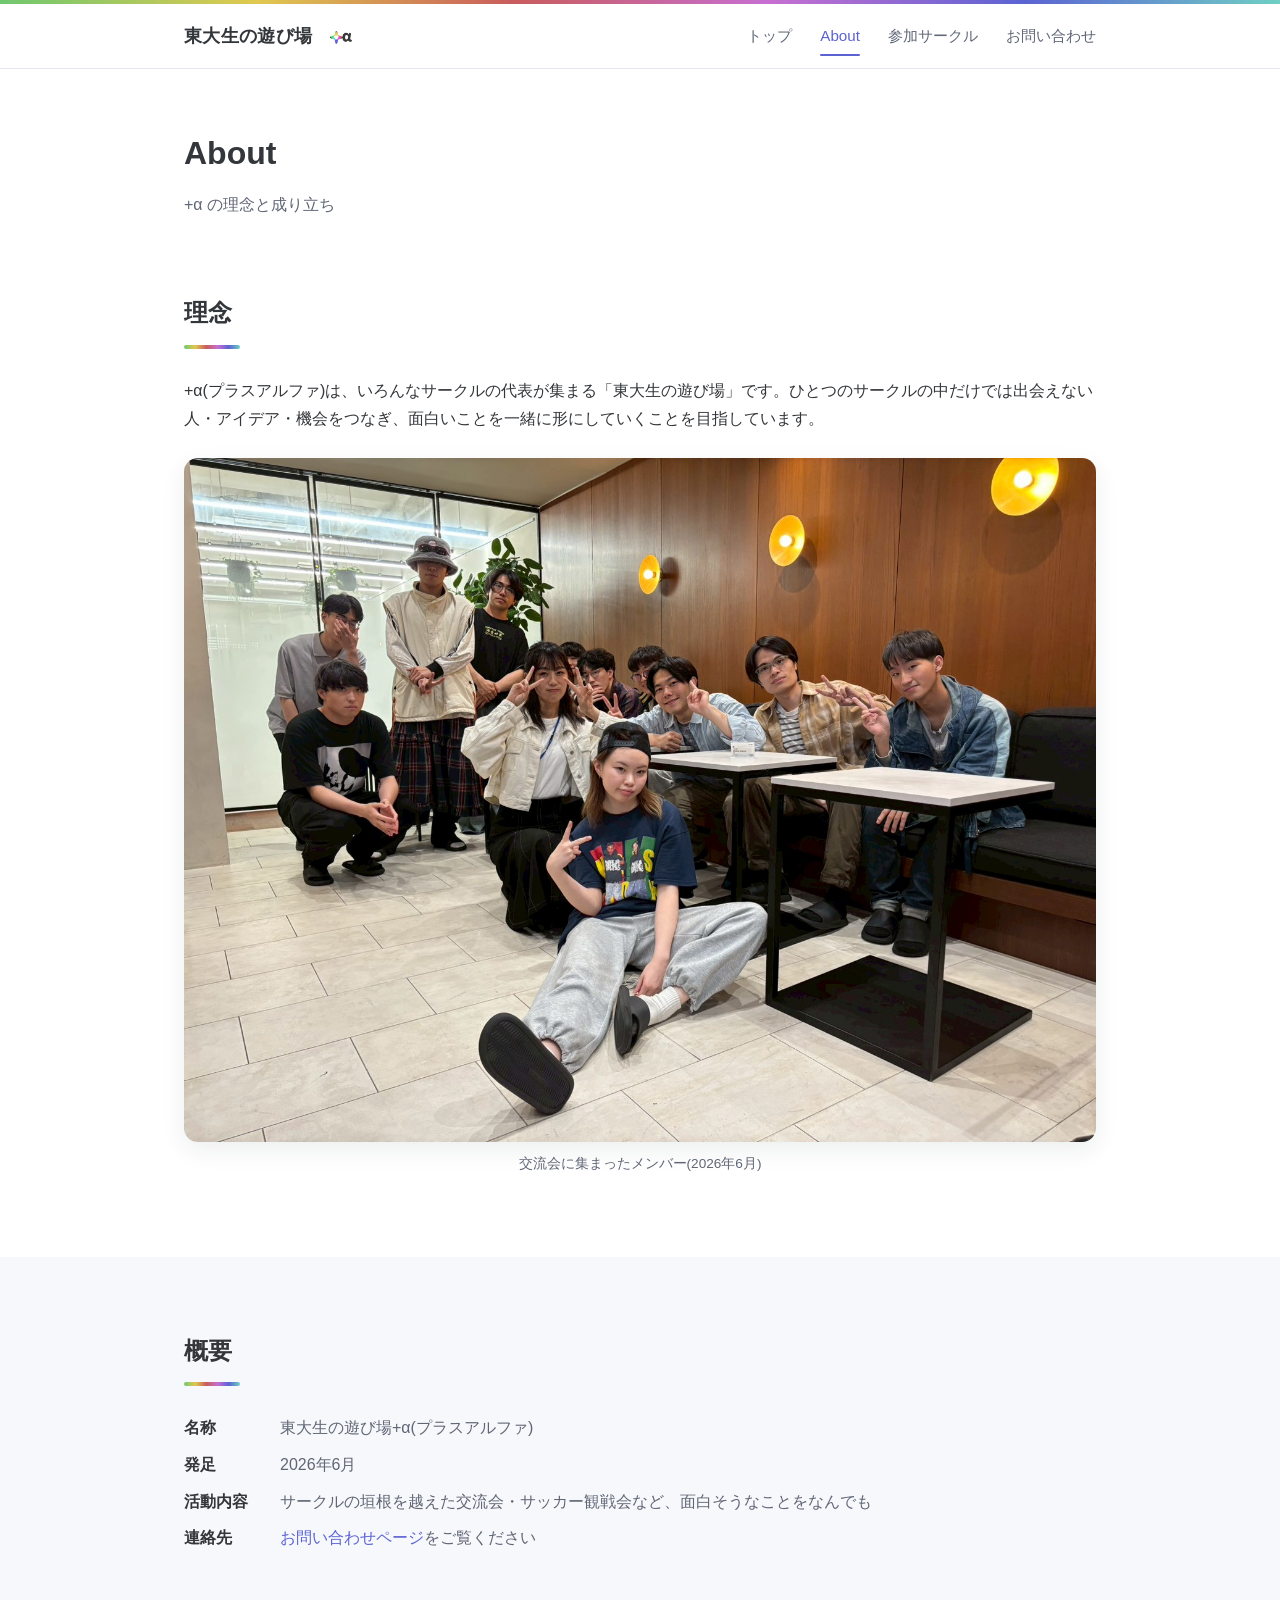
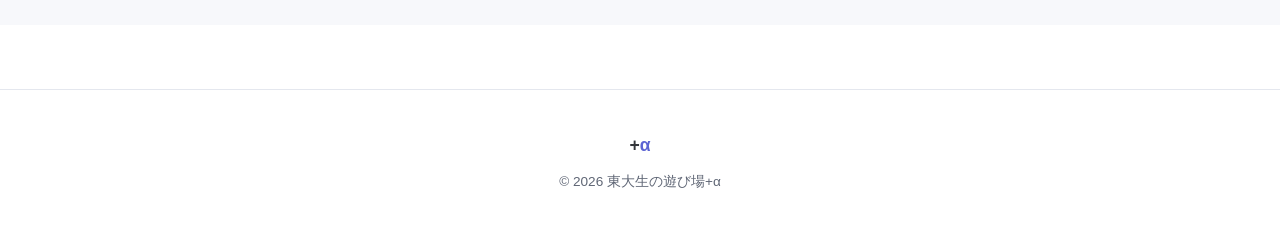
==== public/about/index.html @ 16034eba "ヒーロー見出しを下寄せに、ヘッダー調整、イベント・活動データを events-data.js に分離" ====
<!DOCTYPE html>
<html lang="ja">
<head>
  <meta charset="UTF-8">
  <meta name="viewport" content="width=device-width, initial-scale=1.0">
  <title>About — 東大生の遊び場+α</title>
  <meta name="description" content="東大生の遊び場+α(プラスアルファ)の理念・成り立ち・運営体制について。">
  <link rel="stylesheet" href="../style.css">
  <link rel="icon" type="image/svg+xml" href="../images/favicon.svg">
</head>
<body>
  <header class="site-header">
    <div class="container">
      <a class="brand" href="../index.html">東大生の遊び場<img class="brand-logo" src="../images/logo.png" alt="+α"></a>
      <nav class="site-nav">
        <a href="../index.html">トップ</a>
        <a href="index.html" aria-current="page">About</a>
        <a href="../circles/index.html">参加サークル</a>
        <a href="../contact/index.html">お問い合わせ</a>
      </nav>
    </div>
  </header>

  <main>
    <div class="page-title">
      <div class="container">
        <h1>About</h1>
        <p class="lead">+α の理念と成り立ち</p>
      </div>
    </div>

    <section class="section">
      <div class="container">
        <h2>理念</h2>
        <div class="prose">
          <p>+α(プラスアルファ)は、いろんなサークルの代表が集まる「東大生の遊び場」です。ひとつのサークルの中だけでは出会えない人・アイデア・機会をつなぎ、面白いことを一緒に形にしていくことを目指しています。</p>
          <p><!-- TODO: 理念や成り立ちの詳しい話をここに書く --></p>
          <figure class="photo-inline">
            <img src="../images/event-0607-second.jpg" alt="交流会に集まったメンバーの集合写真">
            <figcaption>交流会に集まったメンバー(2026年6月)</figcaption>
          </figure>
        </div>
      </div>
    </section>

    <section class="section">
      <div class="container">
        <h2>概要</h2>
        <div class="prose">
          <dl>
            <dt>名称</dt>
            <dd>東大生の遊び場+α(プラスアルファ)</dd>
            <dt>発足</dt>
            <dd>2026年6月</dd>
            <dt>活動内容</dt>
            <dd>サークルの垣根を越えた交流会・サッカー観戦会など、面白そうなことをなんでも</dd>
            <dt>連絡先</dt>
            <dd><a href="../contact/index.html">お問い合わせページ</a>をご覧ください</dd>
          </dl>
        </div>
      </div>
    </section>
  </main>

  <footer class="site-footer">
    <div class="container">
      <span class="footer-brand">+<span class="alpha">α</span></span>
      &copy; 2026 東大生の遊び場+α
    </div>
  </footer>
</body>
</html>
---- public/style.css ----
/* utalpha.com 共通スタイル */

:root {
  --accent: #5b63d3;
  --accent-dark: #454bb0;
  --accent-soft: #eef0fb;
  --text: #33363a; /* ロゴのチャコールに合わせる */
  --text-muted: #5f6675;
  --bg: #ffffff;
  --bg-alt: #f7f8fb;
  --border: #e4e7ee;
  --radius: 14px;
  --shadow: 0 8px 24px rgba(31, 36, 48, 0.08);
}

* {
  margin: 0;
  padding: 0;
  box-sizing: border-box;
}

body {
  font-family: "Hiragino Kaku Gothic ProN", "Hiragino Sans", "Yu Gothic UI", "Yu Gothic", Meiryo, sans-serif;
  color: var(--text);
  background: var(--bg);
  line-height: 1.8;
}

a {
  color: var(--accent);
  text-decoration: none;
}

a:hover {
  text-decoration: underline;
}

:focus-visible {
  outline: 3px solid var(--accent);
  outline-offset: 2px;
  border-radius: 4px;
}

.container {
  max-width: 960px;
  margin: 0 auto;
  padding: 0 24px;
}

/* ヘッダー */
.site-header {
  position: sticky;
  top: 0;
  z-index: 10;
  border-bottom: 1px solid var(--border);
  background: var(--bg);
}

/* ロゴの色を並べたリボン */
.site-header::before {
  content: "";
  display: block;
  height: 4px;
  background: linear-gradient(90deg, #6fc76f, #e0c94f, #c95c5c, #c76fd1, #5b63d3, #6fcfc4);
}

.site-header .container {
  display: flex;
  align-items: center;
  justify-content: space-between;
  height: 64px;
}

.brand {
  display: flex;
  align-items: center;
  gap: 10px;
  font-size: 1.15rem;
  font-weight: 700;
  color: var(--text);
  letter-spacing: 0.02em;
}

.brand-logo {
  height: 36px;
  width: auto;
  transition: transform 0.25s ease;
}

.brand:hover {
  text-decoration: none;
}

.brand:hover .brand-logo {
  transform: rotate(14deg) scale(1.1);
}

.site-nav {
  display: flex;
  gap: 28px;
}

.site-nav a {
  position: relative;
  color: var(--text-muted);
  font-size: 0.95rem;
  padding: 4px 0;
}

.site-nav a::after {
  content: "";
  position: absolute;
  left: 0;
  right: 0;
  bottom: -2px;
  height: 2px;
  border-radius: 2px;
  background: var(--accent);
  transform: scaleX(0);
  transform-origin: left;
  transition: transform 0.2s ease;
}

.site-nav a:hover,
.site-nav a[aria-current="page"] {
  color: var(--accent);
  text-decoration: none;
}

.site-nav a:hover::after,
.site-nav a[aria-current="page"]::after {
  transform: scaleX(1);
}

/* ヒーロー(トップページ):全面写真+中央白文字 */
.hero {
  position: relative;
  min-height: 520px;
  display: flex;
  /* 見出しは下寄せ(中央だと写真の顔と被る) */
  align-items: flex-end;
  justify-content: center;
  text-align: center;
  overflow: hidden;
  border-bottom: 1px solid var(--border);
}

.hero-bg {
  position: absolute;
  inset: 0;
  width: 100%;
  height: 100%;
  object-fit: cover;
}

/* 写真の上に暗めのオーバーレイ */
.hero::after {
  content: "";
  position: absolute;
  inset: 0;
  background: linear-gradient(180deg, rgba(24, 26, 34, 0.35) 0%, rgba(24, 26, 34, 0.62) 100%);
}

.hero-content {
  position: relative;
  z-index: 1;
  padding: 24px 24px 52px;
  animation: fade-up 0.7s ease both;
}

.hero-content h1 {
  color: #fff;
  font-size: clamp(1.9rem, 5vw, 3rem);
  line-height: 1.5;
  letter-spacing: 0.01em;
  text-shadow: 0 2px 18px rgba(0, 0, 0, 0.4);
}

@media (max-width: 800px) {
  .hero {
    min-height: 400px;
  }
}

@keyframes fade-up {
  from {
    opacity: 0;
    transform: translateY(16px);
  }
  to {
    opacity: 1;
    transform: translateY(0);
  }
}

.button {
  display: inline-block;
  background: var(--accent);
  color: #fff;
  padding: 14px 40px;
  border-radius: 999px;
  font-weight: 600;
  box-shadow: 0 6px 20px rgba(79, 93, 240, 0.35);
  transition: transform 0.2s ease, box-shadow 0.2s ease, background 0.2s ease;
}

.button:hover {
  background: var(--accent-dark);
  transform: translateY(-2px);
  box-shadow: 0 10px 28px rgba(79, 93, 240, 0.4);
  text-decoration: none;
}

.button:active {
  transform: translateY(0);
  box-shadow: 0 4px 12px rgba(79, 93, 240, 0.3);
}

/* セクション共通 */
.section {
  padding: 72px 0;
}

.section:nth-of-type(even) {
  background: var(--bg-alt);
}

.section h2 {
  font-size: 1.5rem;
  margin-bottom: 28px;
}

/* 見出しの下にロゴの6色バー */
.section h2::after {
  content: "";
  display: block;
  width: 56px;
  height: 4px;
  border-radius: 2px;
  margin-top: 10px;
  background: linear-gradient(90deg, #6fc76f, #e0c94f, #c95c5c, #c76fd1, #5b63d3, #6fcfc4);
}

/* カードグリッド */
.card-grid {
  display: grid;
  grid-template-columns: repeat(auto-fill, minmax(260px, 1fr));
  gap: 20px;
}

.card {
  background: var(--bg);
  border: 1px solid var(--border);
  border-radius: var(--radius);
  padding: 26px;
  transition: transform 0.2s ease, box-shadow 0.2s ease, border-color 0.2s ease;
}

.card:hover {
  transform: translateY(-4px);
  box-shadow: var(--shadow);
  border-color: var(--accent-soft);
}

.card h3 {
  font-size: 1.1rem;
  margin-bottom: 8px;
}

.card .tag {
  display: inline-block;
  background: var(--accent-soft);
  color: var(--accent);
  font-size: 0.8rem;
  font-weight: 600;
  padding: 2px 12px;
  border-radius: 999px;
  margin-bottom: 12px;
}

.card p {
  color: var(--text-muted);
  font-size: 0.95rem;
}

/* イベント情報 */
.event-card {
  background: var(--bg);
  border: 1px solid var(--border);
  border-radius: var(--radius);
  padding: 28px;
  box-shadow: 0 2px 10px rgba(31, 36, 48, 0.04);
}

.event-card + .event-card {
  margin-top: 24px;
}

.event-card h3 {
  font-size: 1.25rem;
  margin: 10px 0 20px;
}

.event-body {
  display: grid;
  grid-template-columns: minmax(0, 1fr) minmax(0, 1.2fr);
  gap: 28px;
  align-items: start;
}

.flyer-grid {
  display: grid;
  grid-template-columns: 1fr 1fr;
  gap: 14px;
}

.flyer-grid a {
  display: block;
  transition: transform 0.2s ease;
}

.flyer-grid a:hover {
  transform: scale(1.02);
}

.flyer-grid img {
  display: block;
  width: 100%;
  height: auto;
  border-radius: 8px;
  border: 1px solid var(--border);
}

.event-note {
  margin-top: 16px;
  font-size: 0.85rem;
  color: var(--text-muted);
}

@media (max-width: 800px) {
  .event-body {
    grid-template-columns: 1fr;
  }
}

/* 活動写真ギャラリー(ポラロイド風) */
.photo-grid {
  display: grid;
  grid-template-columns: repeat(auto-fit, minmax(240px, 1fr));
  gap: 32px 28px;
  margin-top: 12px;
}

.polaroid {
  position: relative;
  background: #fff;
  border: 1px solid var(--border);
  border-radius: 3px;
  padding: 12px 12px 14px;
  box-shadow: 0 4px 14px rgba(31, 36, 48, 0.1);
  transform: rotate(-1.8deg);
  transition: transform 0.25s ease, box-shadow 0.25s ease;
}

.photo-grid .polaroid:nth-child(2n) {
  transform: rotate(1.6deg);
}

.photo-grid .polaroid:nth-child(3n) {
  transform: rotate(-0.8deg);
}

.polaroid:hover {
  transform: rotate(0deg) scale(1.03);
  box-shadow: var(--shadow);
  z-index: 1;
}

/* マスキングテープ */
.polaroid::before {
  content: "";
  position: absolute;
  top: -11px;
  left: 50%;
  width: 84px;
  height: 22px;
  transform: translateX(-50%) rotate(-3deg);
  background: rgba(224, 201, 79, 0.55);
}

.photo-grid .polaroid:nth-child(2n)::before {
  background: rgba(111, 199, 111, 0.5);
  transform: translateX(-50%) rotate(2.5deg);
}

.photo-grid .polaroid:nth-child(3n)::before {
  background: rgba(199, 111, 209, 0.45);
}

.photo-grid .polaroid:nth-child(4n)::before {
  background: rgba(111, 207, 196, 0.55);
  transform: translateX(-50%) rotate(-2deg);
}

.polaroid img {
  display: block;
  width: 100%;
  height: 210px;
  object-fit: cover;
  border-radius: 2px;
}

.polaroid figcaption {
  margin-top: 10px;
  text-align: center;
  font-size: 0.88rem;
  color: var(--text-muted);
}

.polaroid figcaption .date {
  font-weight: 700;
  color: var(--text);
  margin-right: 8px;
}

/* 本文中の写真 */
.photo-inline {
  margin: 24px 0 8px;
}

.photo-inline img {
  display: block;
  width: 100%;
  height: auto;
  border-radius: var(--radius);
  box-shadow: var(--shadow);
}

.photo-inline figcaption {
  margin-top: 10px;
  font-size: 0.85rem;
  color: var(--text-muted);
  text-align: center;
}

/* ページタイトル(下層ページ) */
.page-title {
  padding: 56px 0 0;
}

.page-title h1 {
  font-size: 2rem;
}

.page-title .lead {
  color: var(--text-muted);
  margin-top: 8px;
}

/* 本文 */
.prose p + p {
  margin-top: 1em;
}

.prose dl {
  display: grid;
  grid-template-columns: max-content 1fr;
  gap: 8px 32px;
  margin-top: 1em;
}

.prose dt {
  font-weight: 600;
}

.prose dd {
  color: var(--text-muted);
}

/* フッター */
.site-footer {
  border-top: 1px solid var(--border);
  padding: 40px 0;
  margin-top: 64px;
  text-align: center;
  color: var(--text-muted);
  font-size: 0.85rem;
}

.site-footer .footer-brand {
  display: block;
  font-size: 1.1rem;
  font-weight: 700;
  color: var(--text);
  margin-bottom: 8px;
}

.site-footer .footer-brand .alpha {
  color: var(--accent);
}

/* アニメーションを減らす設定のユーザーには動きを止める */
@media (prefers-reduced-motion: reduce) {
  *,
  *::before,
  *::after {
    animation: none !important;
    transition: none !important;
  }
}

@media (max-width: 640px) {
  .site-header .container {
    flex-direction: column;
    height: auto;
    padding: 12px 24px;
    gap: 6px;
  }

  .site-nav {
    gap: 20px;
  }

  .hero {
    padding: 72px 0;
  }

  .hero::before {
    font-size: 14rem;
  }

  .hero::after {
    font-size: 9rem;
  }

  .prose dl {
    grid-template-columns: 1fr;
    gap: 0;
  }

  .prose dd {
    margin-bottom: 12px;
  }
}
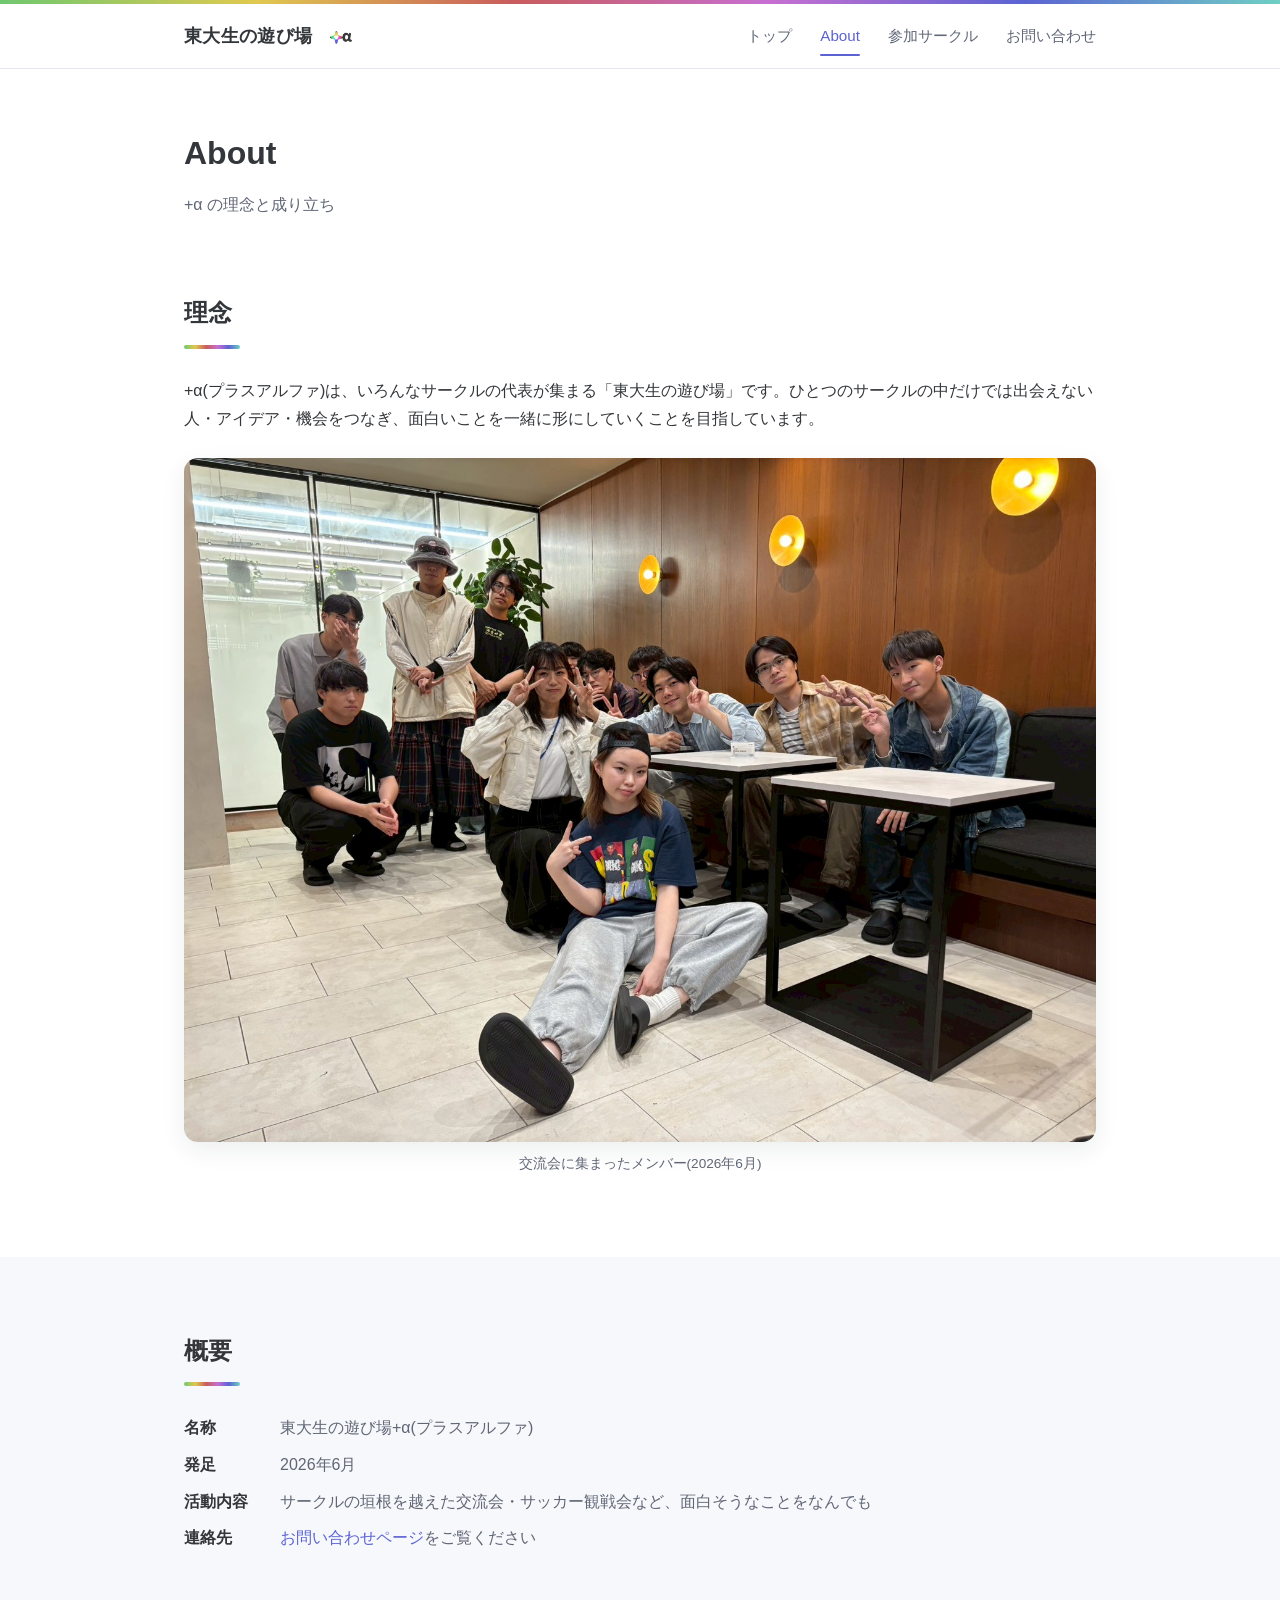
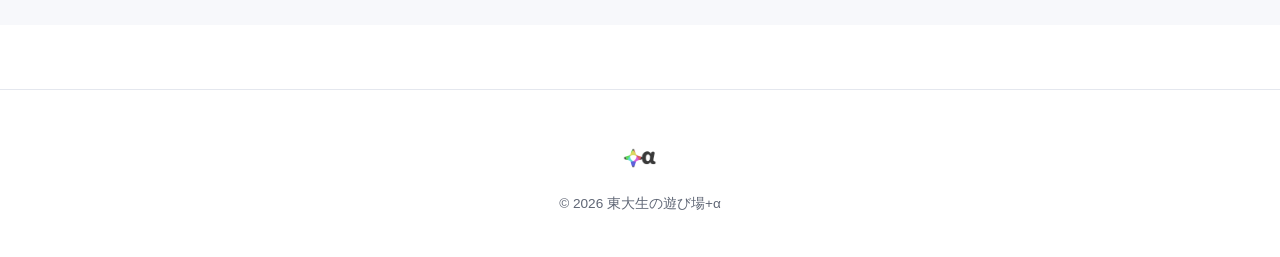
==== commit a25a38f9: "フッターのブランド表記をロゴアイコンに変更" ====
--- a/public/about/index.html
+++ b/public/about/index.html
@@ -64,7 +64,7 @@
 
   <footer class="site-footer">
     <div class="container">
-      <span class="footer-brand">+<span class="alpha">α</span></span>
+      <img class="footer-logo" src="../images/logo.png" alt="+α">
       &copy; 2026 東大生の遊び場+α
     </div>
   </footer>
--- a/public/style.css
+++ b/public/style.css
@@ -487,16 +487,11 @@
   font-size: 0.85rem;
 }
 
-.site-footer .footer-brand {
-  display: block;
-  font-size: 1.1rem;
-  font-weight: 700;
-  color: var(--text);
-  margin-bottom: 8px;
-}
-
-.site-footer .footer-brand .alpha {
-  color: var(--accent);
+.site-footer .footer-logo {
+  display: block;
+  height: 52px;
+  width: auto;
+  margin: 0 auto 10px;
 }
 
 /* アニメーションを減らす設定のユーザーには動きを止める */
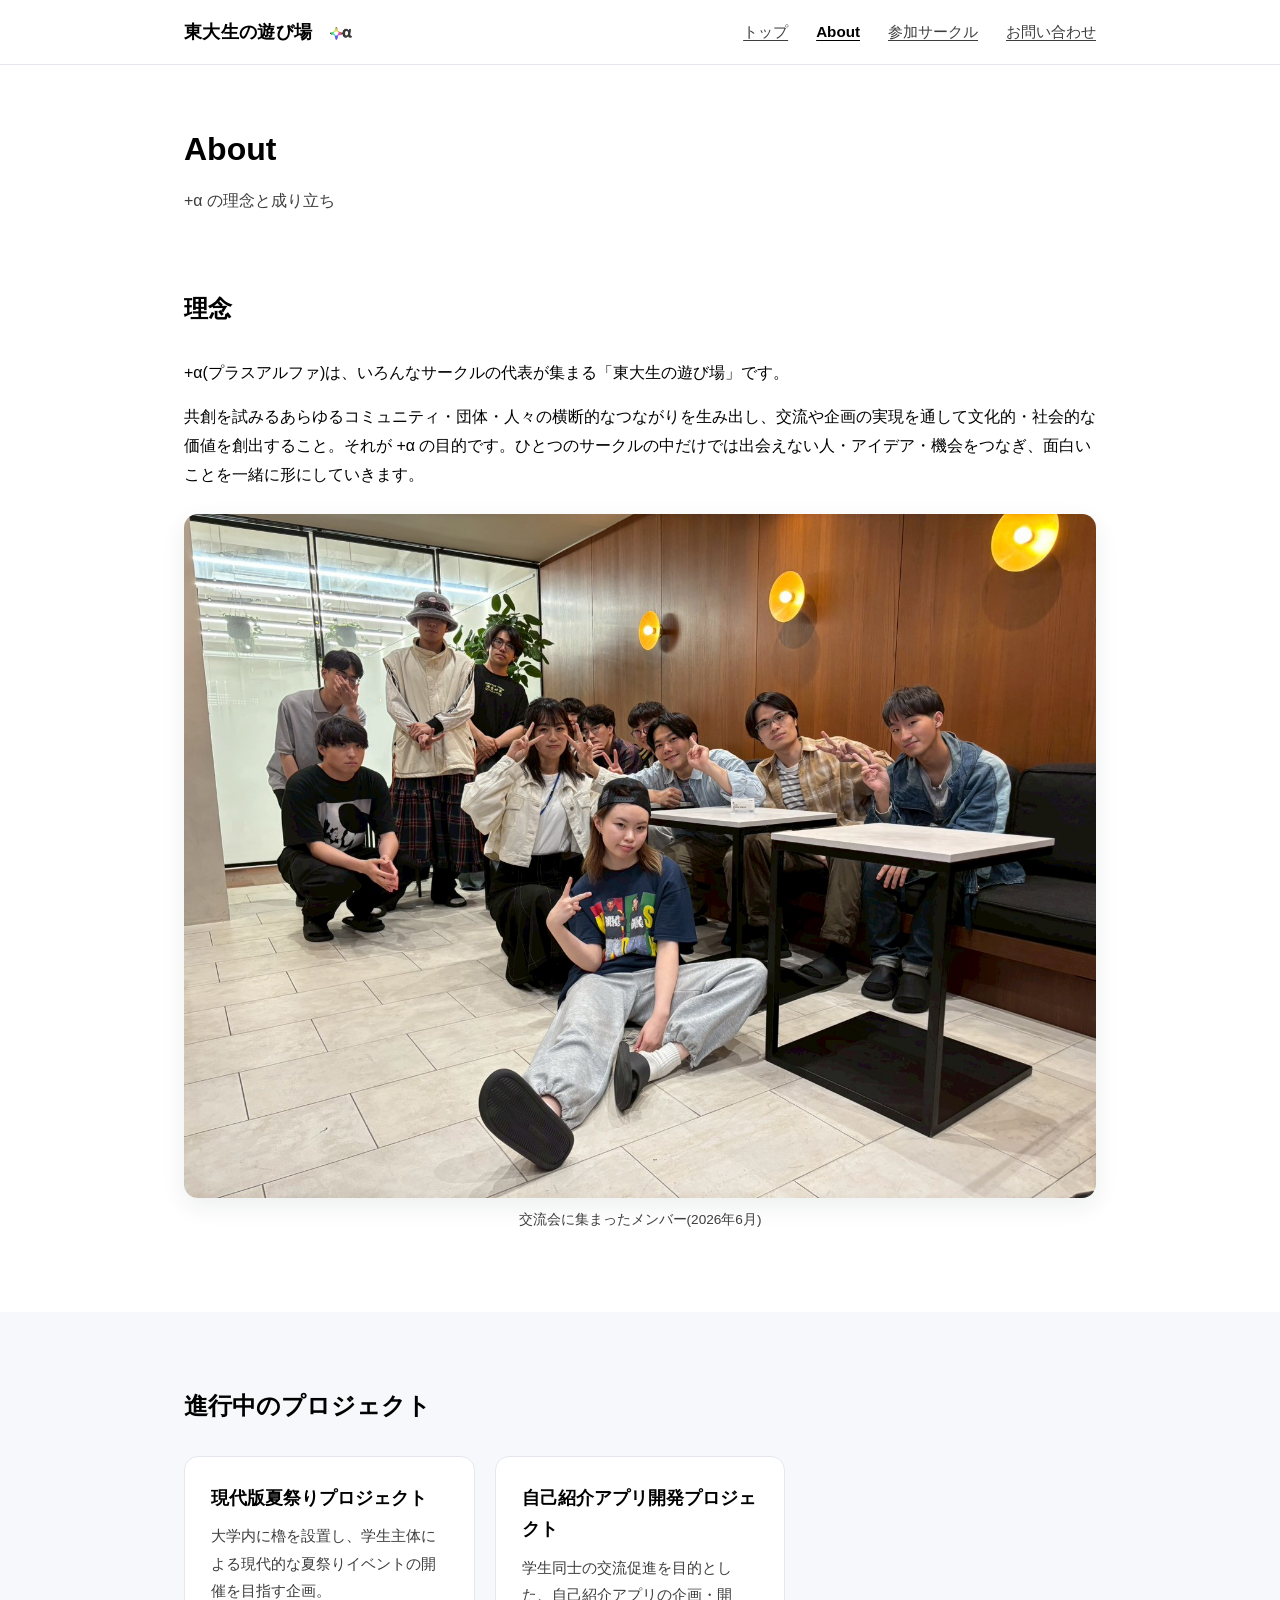
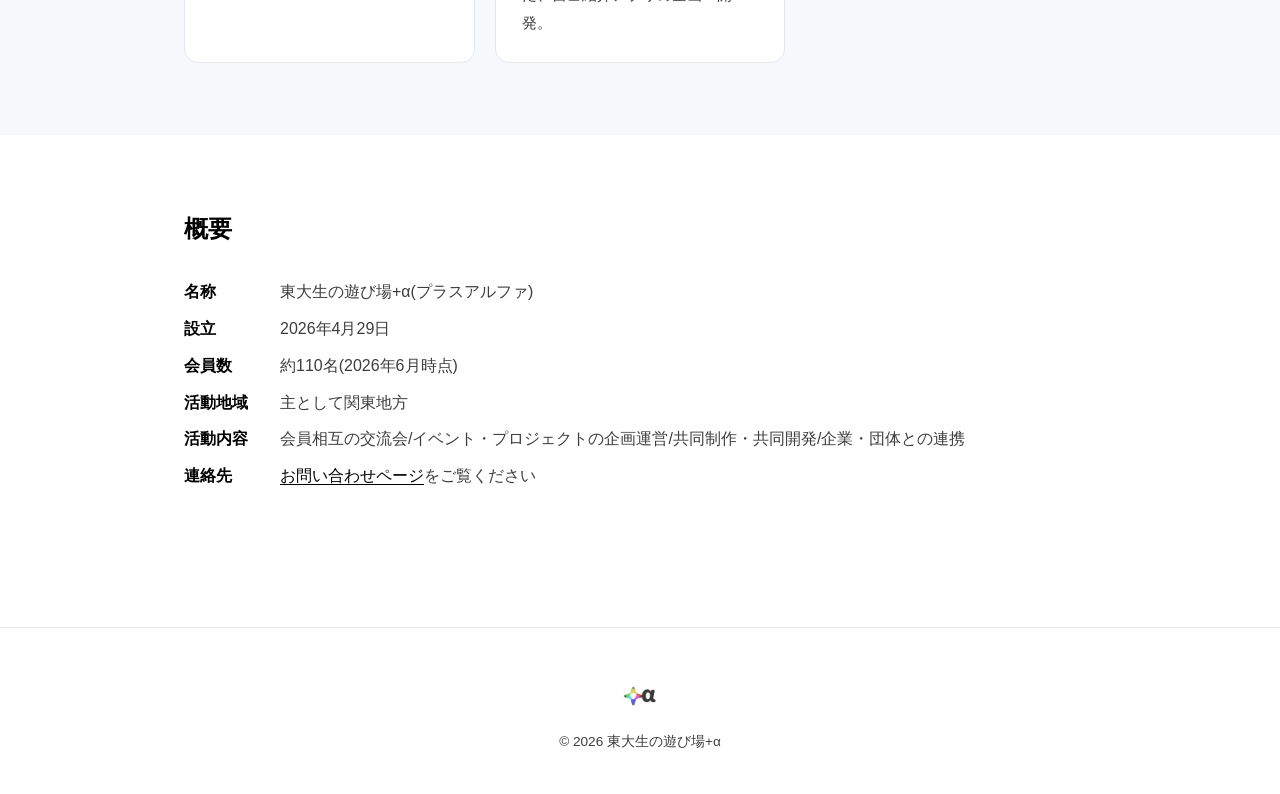
==== commit bdf2bdd0: "About を会則・活動概要書の実データで更新(理念・プロジェクト・概要)" ====
--- a/public/about/index.html
+++ b/public/about/index.html
@@ -33,12 +33,28 @@
       <div class="container">
         <h2>理念</h2>
         <div class="prose">
-          <p>+α(プラスアルファ)は、いろんなサークルの代表が集まる「東大生の遊び場」です。ひとつのサークルの中だけでは出会えない人・アイデア・機会をつなぎ、面白いことを一緒に形にしていくことを目指しています。</p>
-          <p><!-- TODO: 理念や成り立ちの詳しい話をここに書く --></p>
+          <p>+α(プラスアルファ)は、いろんなサークルの代表が集まる「東大生の遊び場」です。</p>
+          <p>共創を試みるあらゆるコミュニティ・団体・人々の横断的なつながりを生み出し、交流や企画の実現を通して文化的・社会的な価値を創出すること。それが +α の目的です。ひとつのサークルの中だけでは出会えない人・アイデア・機会をつなぎ、面白いことを一緒に形にしていきます。</p>
           <figure class="photo-inline">
             <img src="../images/event-0607-second.jpg" alt="交流会に集まったメンバーの集合写真">
             <figcaption>交流会に集まったメンバー(2026年6月)</figcaption>
           </figure>
+        </div>
+      </div>
+    </section>
+
+    <section class="section">
+      <div class="container">
+        <h2>進行中のプロジェクト</h2>
+        <div class="card-grid">
+          <article class="card">
+            <h3>現代版夏祭りプロジェクト</h3>
+            <p>大学内に櫓を設置し、学生主体による現代的な夏祭りイベントの開催を目指す企画。</p>
+          </article>
+          <article class="card">
+            <h3>自己紹介アプリ開発プロジェクト</h3>
+            <p>学生同士の交流促進を目的とした、自己紹介アプリの企画・開発。</p>
+          </article>
         </div>
       </div>
     </section>
@@ -50,10 +66,14 @@
           <dl>
             <dt>名称</dt>
             <dd>東大生の遊び場+α(プラスアルファ)</dd>
-            <dt>発足</dt>
-            <dd>2026年6月</dd>
+            <dt>設立</dt>
+            <dd>2026年4月29日</dd>
+            <dt>会員数</dt>
+            <dd>約110名(2026年6月時点)</dd>
+            <dt>活動地域</dt>
+            <dd>主として関東地方</dd>
             <dt>活動内容</dt>
-            <dd>サークルの垣根を越えた交流会・サッカー観戦会など、面白そうなことをなんでも</dd>
+            <dd>会員相互の交流会/イベント・プロジェクトの企画運営/共同制作・共同開発/企業・団体との連携</dd>
             <dt>連絡先</dt>
             <dd><a href="../contact/index.html">お問い合わせページ</a>をご覧ください</dd>
           </dl>
--- a/public/style.css
+++ b/public/style.css
@@ -1,11 +1,8 @@
 /* utalpha.com 共通スタイル */
 
 :root {
-  --accent: #5b63d3;
-  --accent-dark: #454bb0;
-  --accent-soft: #eef0fb;
-  --text: #33363a; /* ロゴのチャコールに合わせる */
-  --text-muted: #5f6675;
+  --text: #000000;
+  --text-muted: #3d3d3d; /* 補足文用。ほぼ黒だが本文より一段弱く */
   --bg: #ffffff;
   --bg-alt: #f7f8fb;
   --border: #e4e7ee;
@@ -26,17 +23,15 @@
   line-height: 1.8;
 }
 
+/* リンク(踏めるところ)は常に下線を付ける */
 a {
-  color: var(--accent);
-  text-decoration: none;
-}
-
-a:hover {
+  color: var(--text);
   text-decoration: underline;
+  text-underline-offset: 3px;
 }
 
 :focus-visible {
-  outline: 3px solid var(--accent);
+  outline: 3px solid var(--text);
   outline-offset: 2px;
   border-radius: 4px;
 }
@@ -56,14 +51,6 @@
   background: var(--bg);
 }
 
-/* ロゴの色を並べたリボン */
-.site-header::before {
-  content: "";
-  display: block;
-  height: 4px;
-  background: linear-gradient(90deg, #6fc76f, #e0c94f, #c95c5c, #c76fd1, #5b63d3, #6fcfc4);
-}
-
 .site-header .container {
   display: flex;
   align-items: center;
@@ -71,6 +58,7 @@
   height: 64px;
 }
 
+/* ロゴ扱いのサイト名は下線なし */
 .brand {
   display: flex;
   align-items: center;
@@ -79,6 +67,7 @@
   font-weight: 700;
   color: var(--text);
   letter-spacing: 0.02em;
+  text-decoration: none;
 }
 
 .brand-logo {
@@ -101,35 +90,18 @@
 }
 
 .site-nav a {
-  position: relative;
   color: var(--text-muted);
   font-size: 0.95rem;
   padding: 4px 0;
 }
 
-.site-nav a::after {
-  content: "";
-  position: absolute;
-  left: 0;
-  right: 0;
-  bottom: -2px;
-  height: 2px;
-  border-radius: 2px;
-  background: var(--accent);
-  transform: scaleX(0);
-  transform-origin: left;
-  transition: transform 0.2s ease;
-}
-
 .site-nav a:hover,
 .site-nav a[aria-current="page"] {
-  color: var(--accent);
-  text-decoration: none;
-}
-
-.site-nav a:hover::after,
-.site-nav a[aria-current="page"]::after {
-  transform: scaleX(1);
+  color: var(--text);
+}
+
+.site-nav a[aria-current="page"] {
+  font-weight: 700;
 }
 
 /* ヒーロー(トップページ):全面写真+中央白文字 */
@@ -195,25 +167,23 @@
 
 .button {
   display: inline-block;
-  background: var(--accent);
+  background: var(--text);
   color: #fff;
   padding: 14px 40px;
   border-radius: 999px;
   font-weight: 600;
-  box-shadow: 0 6px 20px rgba(79, 93, 240, 0.35);
-  transition: transform 0.2s ease, box-shadow 0.2s ease, background 0.2s ease;
+  text-decoration: none;
+  transition: transform 0.2s ease, opacity 0.2s ease;
 }
 
 .button:hover {
-  background: var(--accent-dark);
+  opacity: 0.8;
   transform: translateY(-2px);
-  box-shadow: 0 10px 28px rgba(79, 93, 240, 0.4);
   text-decoration: none;
 }
 
 .button:active {
   transform: translateY(0);
-  box-shadow: 0 4px 12px rgba(79, 93, 240, 0.3);
 }
 
 /* セクション共通 */
@@ -230,16 +200,6 @@
   margin-bottom: 28px;
 }
 
-/* 見出しの下にロゴの6色バー */
-.section h2::after {
-  content: "";
-  display: block;
-  width: 56px;
-  height: 4px;
-  border-radius: 2px;
-  margin-top: 10px;
-  background: linear-gradient(90deg, #6fc76f, #e0c94f, #c95c5c, #c76fd1, #5b63d3, #6fcfc4);
-}
 
 /* カードグリッド */
 .card-grid {
@@ -259,7 +219,7 @@
 .card:hover {
   transform: translateY(-4px);
   box-shadow: var(--shadow);
-  border-color: var(--accent-soft);
+  border-color: #c9cdd6;
 }
 
 .card h3 {
@@ -267,10 +227,11 @@
   margin-bottom: 8px;
 }
 
-.card .tag {
+.tag {
   display: inline-block;
-  background: var(--accent-soft);
-  color: var(--accent);
+  background: transparent;
+  border: 1px solid var(--text);
+  color: var(--text);
   font-size: 0.8rem;
   font-weight: 600;
   padding: 2px 12px;
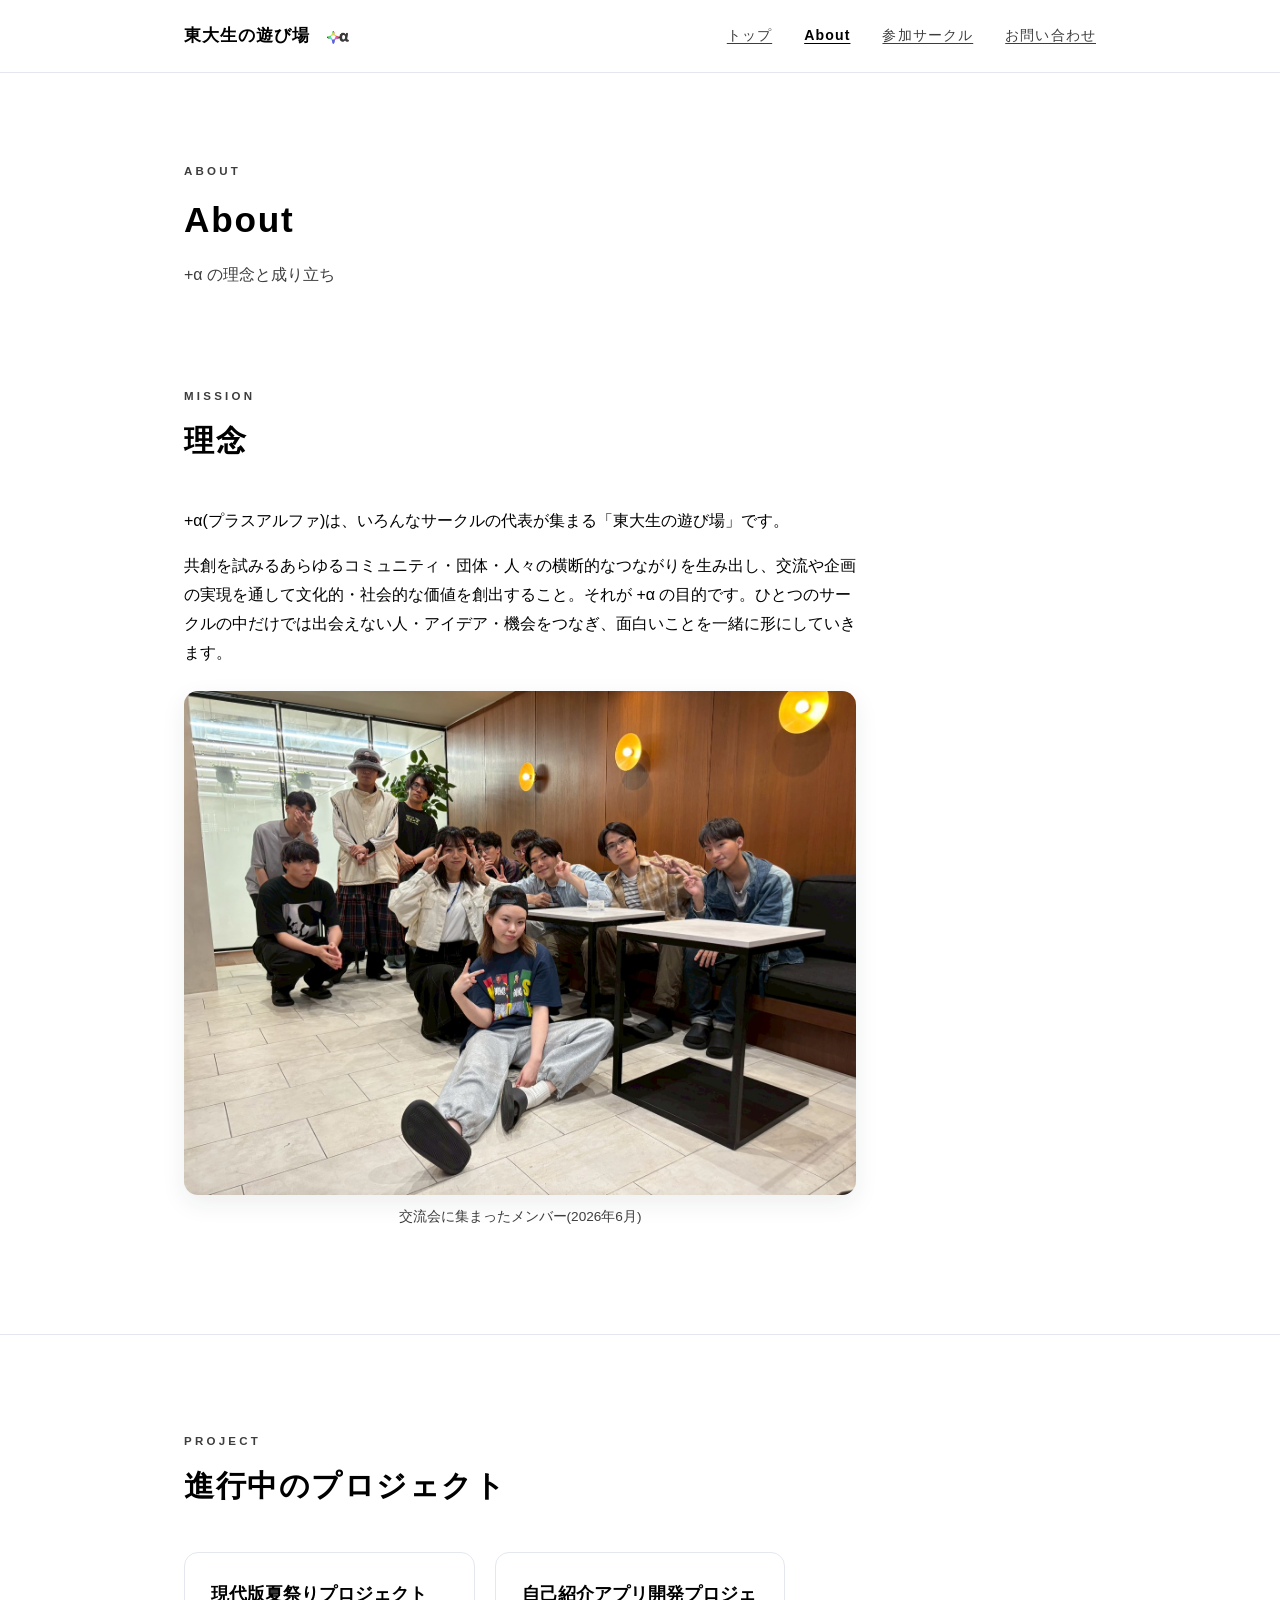
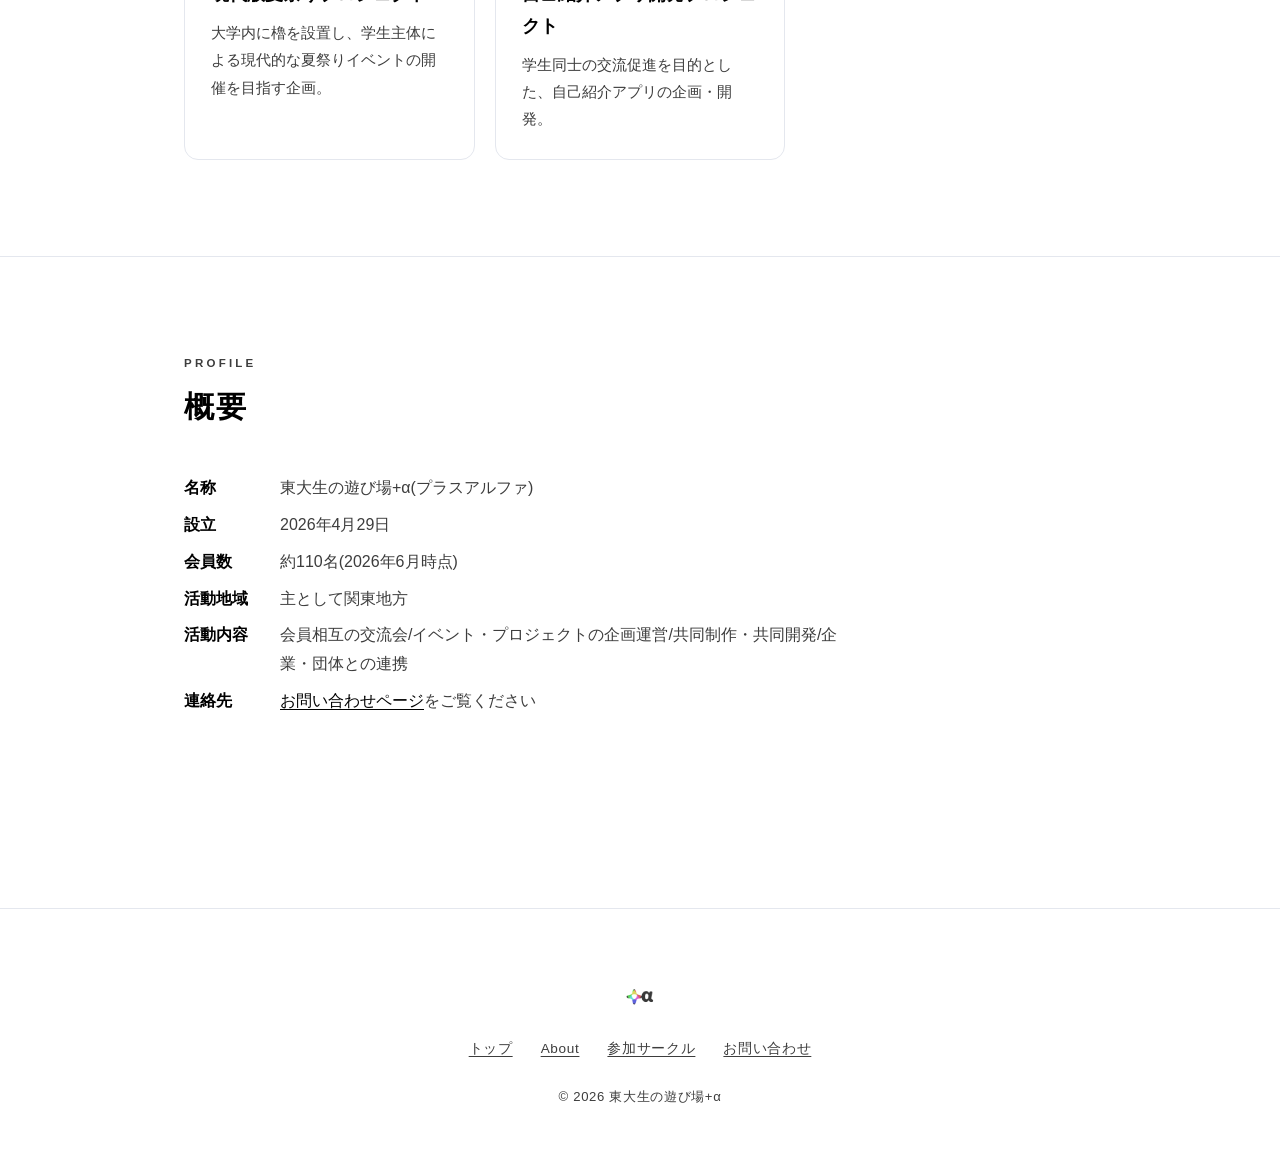
==== commit 4ba71b81: "全ページの組版を刷新: 英字ラベル、余白拡大、罫線区切り、ヒーロー左下配置、フッターナビ" ====
--- a/public/about/index.html
+++ b/public/about/index.html
@@ -24,6 +24,7 @@
   <main>
     <div class="page-title">
       <div class="container">
+        <p class="kicker">ABOUT</p>
         <h1>About</h1>
         <p class="lead">+α の理念と成り立ち</p>
       </div>
@@ -31,6 +32,7 @@
 
     <section class="section">
       <div class="container">
+        <p class="kicker">MISSION</p>
         <h2>理念</h2>
         <div class="prose">
           <p>+α(プラスアルファ)は、いろんなサークルの代表が集まる「東大生の遊び場」です。</p>
@@ -45,6 +47,7 @@
 
     <section class="section">
       <div class="container">
+        <p class="kicker">PROJECT</p>
         <h2>進行中のプロジェクト</h2>
         <div class="card-grid">
           <article class="card">
@@ -61,6 +64,7 @@
 
     <section class="section">
       <div class="container">
+        <p class="kicker">PROFILE</p>
         <h2>概要</h2>
         <div class="prose">
           <dl>
@@ -85,6 +89,12 @@
   <footer class="site-footer">
     <div class="container">
       <img class="footer-logo" src="../images/logo.png" alt="+α">
+      <nav class="footer-nav">
+        <a href="../index.html">トップ</a>
+        <a href="index.html">About</a>
+        <a href="../circles/index.html">参加サークル</a>
+        <a href="../contact/index.html">お問い合わせ</a>
+      </nav>
       &copy; 2026 東大生の遊び場+α
     </div>
   </footer>
--- a/public/style.css
+++ b/public/style.css
@@ -55,7 +55,7 @@
   display: flex;
   align-items: center;
   justify-content: space-between;
-  height: 64px;
+  height: 72px;
 }
 
 /* ロゴ扱いのサイト名は下線なし */
@@ -63,10 +63,10 @@
   display: flex;
   align-items: center;
   gap: 10px;
-  font-size: 1.15rem;
+  font-size: 1.05rem;
   font-weight: 700;
   color: var(--text);
-  letter-spacing: 0.02em;
+  letter-spacing: 0.06em;
   text-decoration: none;
 }
 
@@ -86,12 +86,13 @@
 
 .site-nav {
   display: flex;
-  gap: 28px;
+  gap: 32px;
 }
 
 .site-nav a {
   color: var(--text-muted);
-  font-size: 0.95rem;
+  font-size: 0.88rem;
+  letter-spacing: 0.08em;
   padding: 4px 0;
 }
 
@@ -104,54 +105,66 @@
   font-weight: 700;
 }
 
-/* ヒーロー(トップページ):全面写真+中央白文字 */
+/* ヒーロー(トップページ):全員が写る範囲で上下だけ切り抜く
+   元写真は4:3。16:10 にすると上下合計17%カット(人物は上10%の天井・下7%の床の外に収まっている)。
+   これ以上横長にすると人が欠けるので注意 */
 .hero {
   position: relative;
-  min-height: 520px;
-  display: flex;
-  /* 見出しは下寄せ(中央だと写真の顔と被る) */
-  align-items: flex-end;
-  justify-content: center;
-  text-align: center;
   overflow: hidden;
   border-bottom: 1px solid var(--border);
 }
 
 .hero-bg {
-  position: absolute;
-  inset: 0;
+  display: block;
   width: 100%;
-  height: 100%;
+  height: auto;
+  aspect-ratio: 16 / 10;
   object-fit: cover;
-}
-
-/* 写真の上に暗めのオーバーレイ */
+  /* カット分の6割を上から、4割を下から */
+  object-position: 50% 60%;
+}
+
+/* PC ではヘッダー(64px)+ヒーローで画面1枚に収める。
+   足りない分は下(床・座っている子の足)からカットし、頭側は残す */
+@media (min-width: 801px) {
+  .hero-bg {
+    aspect-ratio: auto;
+    height: calc(100vh - 65px);
+    object-position: 50% 30%;
+  }
+}
+
+/* 写真の下側だけを静かに暗くする(文字影に頼らない) */
 .hero::after {
   content: "";
   position: absolute;
   inset: 0;
-  background: linear-gradient(180deg, rgba(24, 26, 34, 0.35) 0%, rgba(24, 26, 34, 0.62) 100%);
-}
-
+  background: linear-gradient(180deg, transparent 40%, rgba(10, 12, 16, 0.62) 100%);
+}
+
+/* 見出しは左下に置く */
 .hero-content {
-  position: relative;
+  position: absolute;
+  inset: 0;
   z-index: 1;
-  padding: 24px 24px 52px;
+  display: flex;
+  flex-direction: column;
+  align-items: flex-start;
+  justify-content: flex-end;
+  text-align: left;
+  padding: 24px 24px 52px max(24px, calc((100vw - 960px) / 2 + 24px));
   animation: fade-up 0.7s ease both;
+}
+
+.hero-content .kicker {
+  color: rgba(255, 255, 255, 0.8);
 }
 
 .hero-content h1 {
   color: #fff;
-  font-size: clamp(1.9rem, 5vw, 3rem);
-  line-height: 1.5;
-  letter-spacing: 0.01em;
-  text-shadow: 0 2px 18px rgba(0, 0, 0, 0.4);
-}
-
-@media (max-width: 800px) {
-  .hero {
-    min-height: 400px;
-  }
+  font-size: clamp(1.6rem, 3.2vw, 2.4rem);
+  line-height: 1.6;
+  letter-spacing: 0.06em;
 }
 
 @keyframes fade-up {
@@ -188,16 +201,26 @@
 
 /* セクション共通 */
 .section {
-  padding: 72px 0;
-}
-
-.section:nth-of-type(even) {
-  background: var(--bg-alt);
+  padding: 96px 0;
+}
+
+.section + .section {
+  border-top: 1px solid var(--border);
 }
 
 .section h2 {
-  font-size: 1.5rem;
-  margin-bottom: 28px;
+  font-size: 1.9rem;
+  letter-spacing: 0.05em;
+  margin-bottom: 40px;
+}
+
+/* 見出し上の英字ラベル */
+.kicker {
+  font-size: 0.72rem;
+  font-weight: 700;
+  letter-spacing: 0.28em;
+  color: var(--text-muted);
+  margin-bottom: 6px;
 }
 
 
@@ -217,7 +240,7 @@
 }
 
 .card:hover {
-  transform: translateY(-4px);
+  transform: translateY(-2px);
   box-shadow: var(--shadow);
   border-color: #c9cdd6;
 }
@@ -318,21 +341,21 @@
   border: 1px solid var(--border);
   border-radius: 3px;
   padding: 12px 12px 14px;
-  box-shadow: 0 4px 14px rgba(31, 36, 48, 0.1);
-  transform: rotate(-1.8deg);
+  box-shadow: 0 4px 14px rgba(31, 36, 48, 0.08);
+  transform: rotate(-1deg);
   transition: transform 0.25s ease, box-shadow 0.25s ease;
 }
 
 .photo-grid .polaroid:nth-child(2n) {
-  transform: rotate(1.6deg);
+  transform: rotate(0.8deg);
 }
 
 .photo-grid .polaroid:nth-child(3n) {
-  transform: rotate(-0.8deg);
+  transform: rotate(-0.5deg);
 }
 
 .polaroid:hover {
-  transform: rotate(0deg) scale(1.03);
+  transform: rotate(0deg) translateY(-3px);
   box-shadow: var(--shadow);
   z-index: 1;
 }
@@ -406,19 +429,24 @@
 
 /* ページタイトル(下層ページ) */
 .page-title {
-  padding: 56px 0 0;
+  padding: 88px 0 0;
 }
 
 .page-title h1 {
-  font-size: 2rem;
+  font-size: 2.2rem;
+  letter-spacing: 0.05em;
 }
 
 .page-title .lead {
   color: var(--text-muted);
-  margin-top: 8px;
+  margin-top: 10px;
 }
 
 /* 本文 */
+.prose {
+  max-width: 42em;
+}
+
 .prose p + p {
   margin-top: 1em;
 }
@@ -441,18 +469,35 @@
 /* フッター */
 .site-footer {
   border-top: 1px solid var(--border);
-  padding: 40px 0;
-  margin-top: 64px;
+  padding: 64px 0 48px;
+  margin-top: 96px;
   text-align: center;
   color: var(--text-muted);
-  font-size: 0.85rem;
+  font-size: 0.82rem;
+  letter-spacing: 0.05em;
 }
 
 .site-footer .footer-logo {
   display: block;
-  height: 52px;
+  height: 44px;
   width: auto;
-  margin: 0 auto 10px;
+  margin: 0 auto 20px;
+}
+
+.footer-nav {
+  display: flex;
+  justify-content: center;
+  gap: 28px;
+  margin-bottom: 24px;
+  font-size: 0.85rem;
+}
+
+.footer-nav a {
+  color: var(--text-muted);
+}
+
+.footer-nav a:hover {
+  color: var(--text);
 }
 
 /* アニメーションを減らす設定のユーザーには動きを止める */
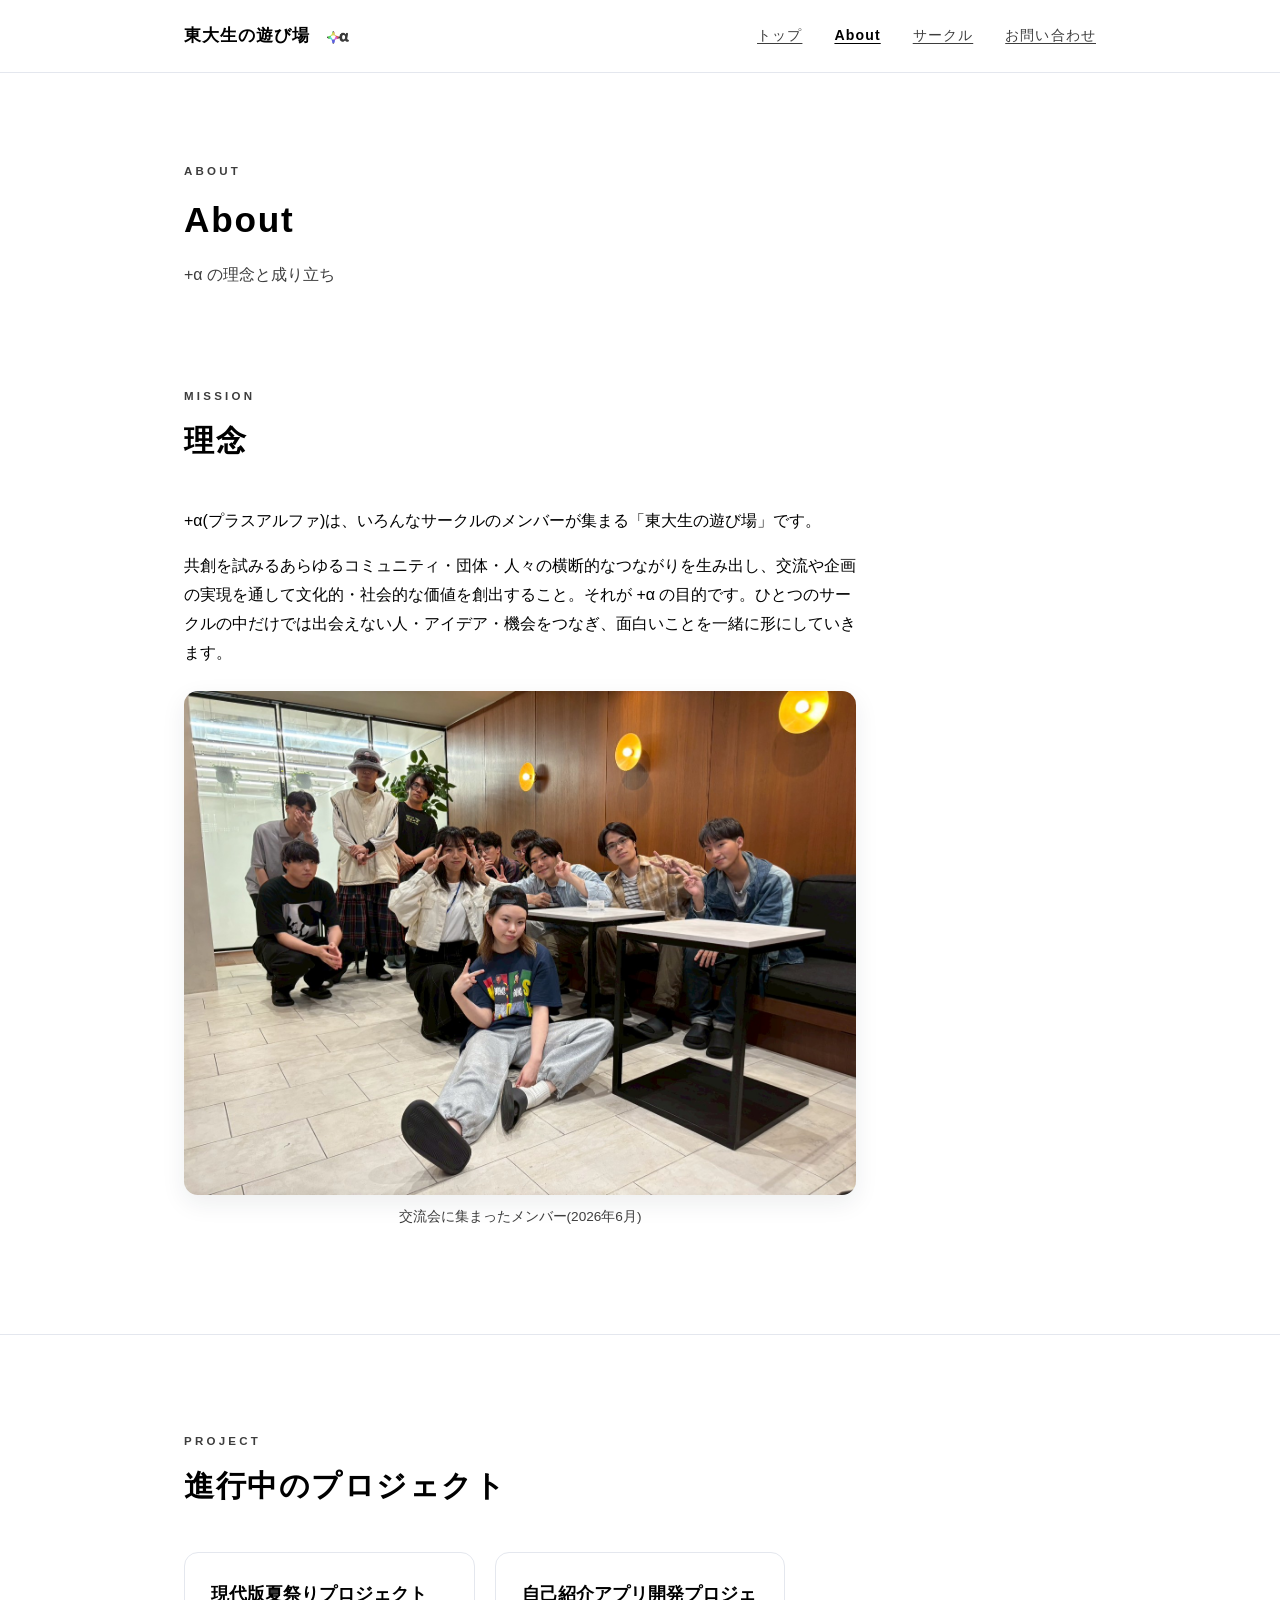
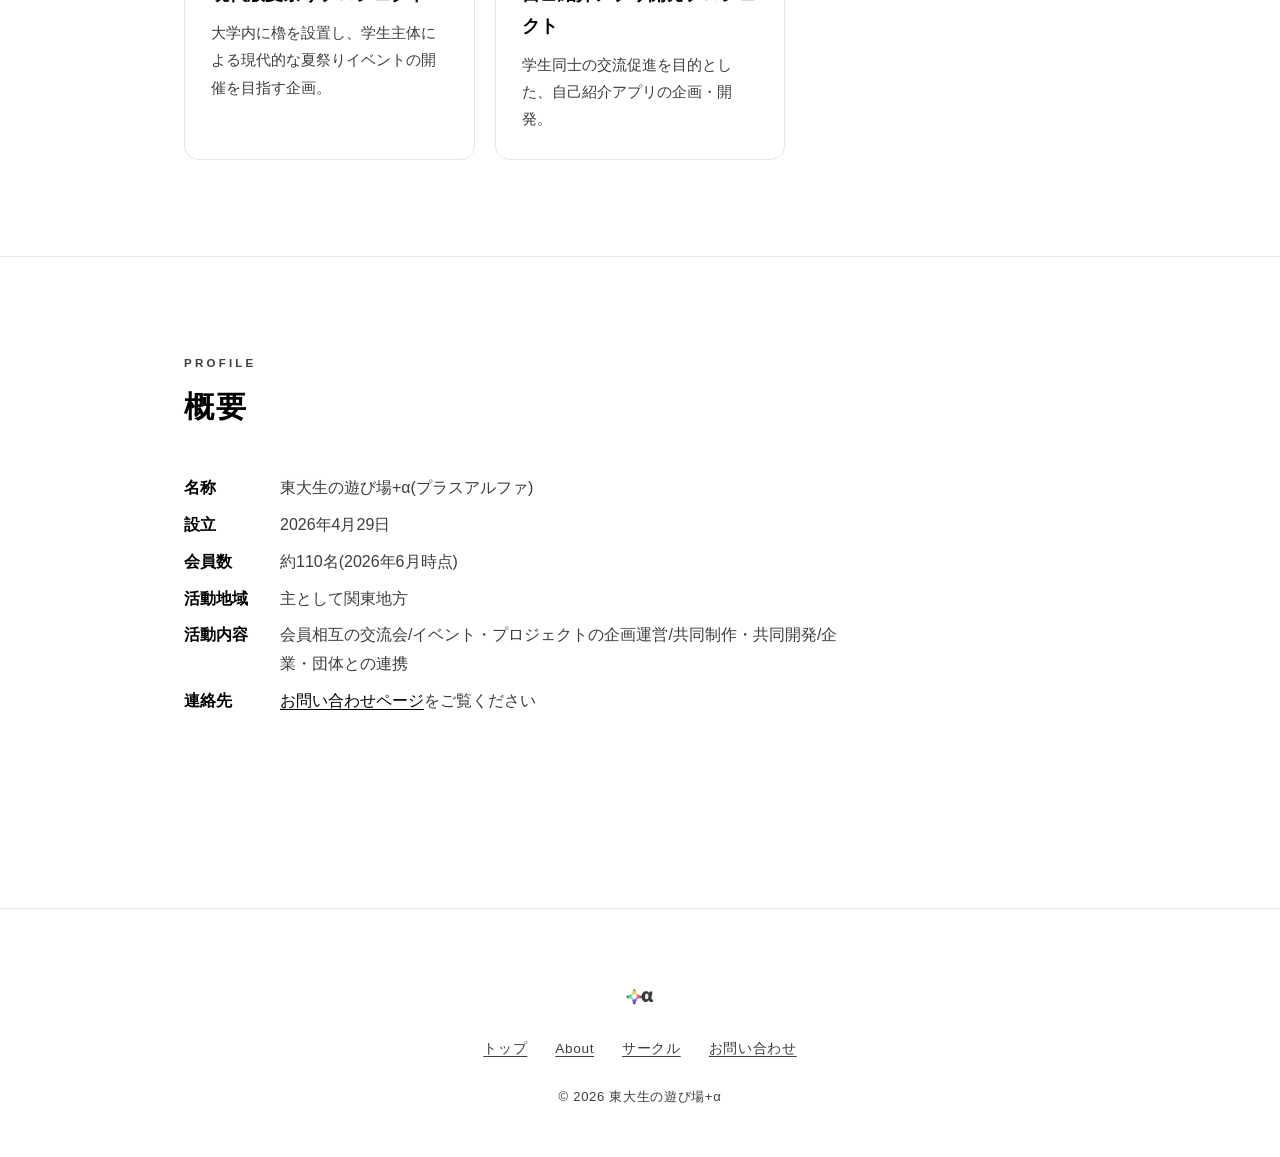
==== commit 752ee84d: "サークルの位置づけを訂正: 加盟ではなくメンバー経由のつながりとして全ページの表現を修正" ====
--- a/public/about/index.html
+++ b/public/about/index.html
@@ -15,7 +15,7 @@
       <nav class="site-nav">
         <a href="../index.html">トップ</a>
         <a href="index.html" aria-current="page">About</a>
-        <a href="../circles/index.html">参加サークル</a>
+        <a href="../circles/index.html">サークル</a>
         <a href="../contact/index.html">お問い合わせ</a>
       </nav>
     </div>
@@ -35,7 +35,7 @@
         <p class="kicker">MISSION</p>
         <h2>理念</h2>
         <div class="prose">
-          <p>+α(プラスアルファ)は、いろんなサークルの代表が集まる「東大生の遊び場」です。</p>
+          <p>+α(プラスアルファ)は、いろんなサークルのメンバーが集まる「東大生の遊び場」です。</p>
           <p>共創を試みるあらゆるコミュニティ・団体・人々の横断的なつながりを生み出し、交流や企画の実現を通して文化的・社会的な価値を創出すること。それが +α の目的です。ひとつのサークルの中だけでは出会えない人・アイデア・機会をつなぎ、面白いことを一緒に形にしていきます。</p>
           <figure class="photo-inline">
             <img src="../images/event-0607-second.jpg" alt="交流会に集まったメンバーの集合写真">
@@ -92,7 +92,7 @@
       <nav class="footer-nav">
         <a href="../index.html">トップ</a>
         <a href="index.html">About</a>
-        <a href="../circles/index.html">参加サークル</a>
+        <a href="../circles/index.html">サークル</a>
         <a href="../contact/index.html">お問い合わせ</a>
       </nav>
       &copy; 2026 東大生の遊び場+α
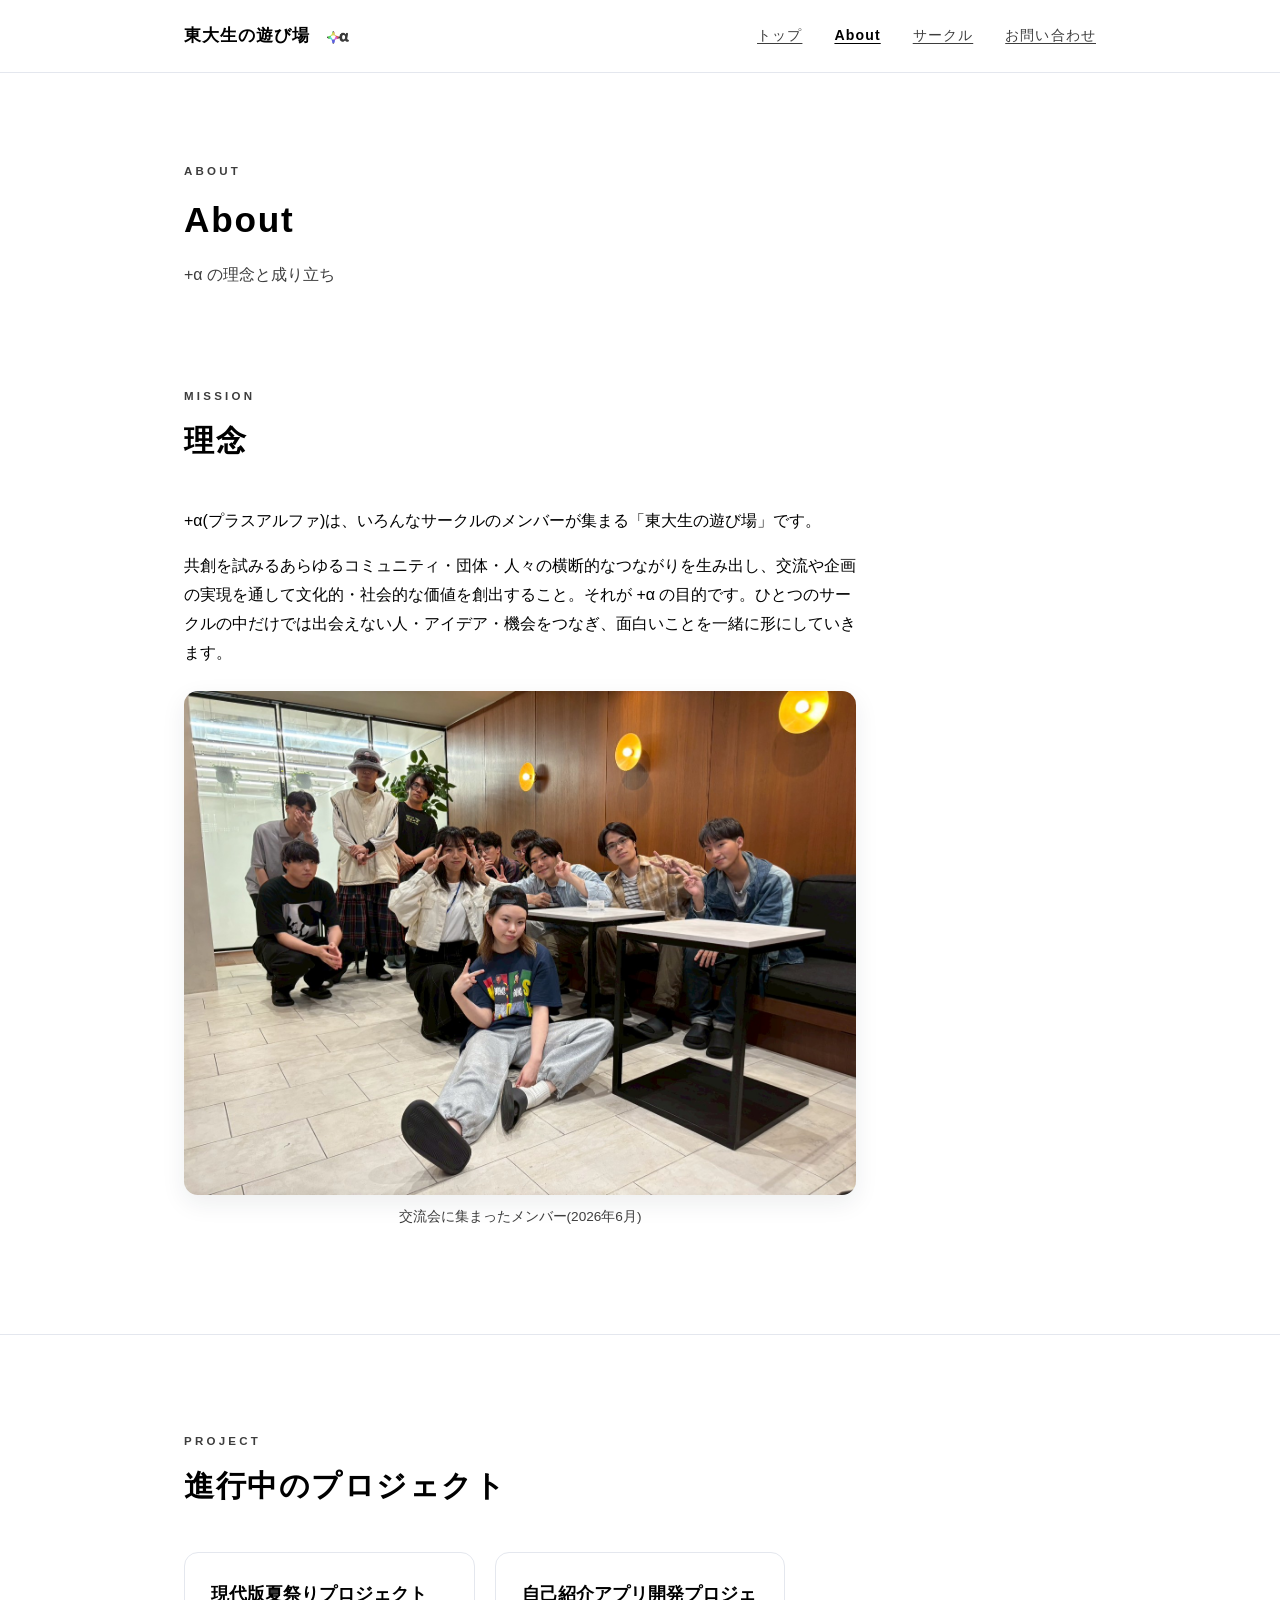
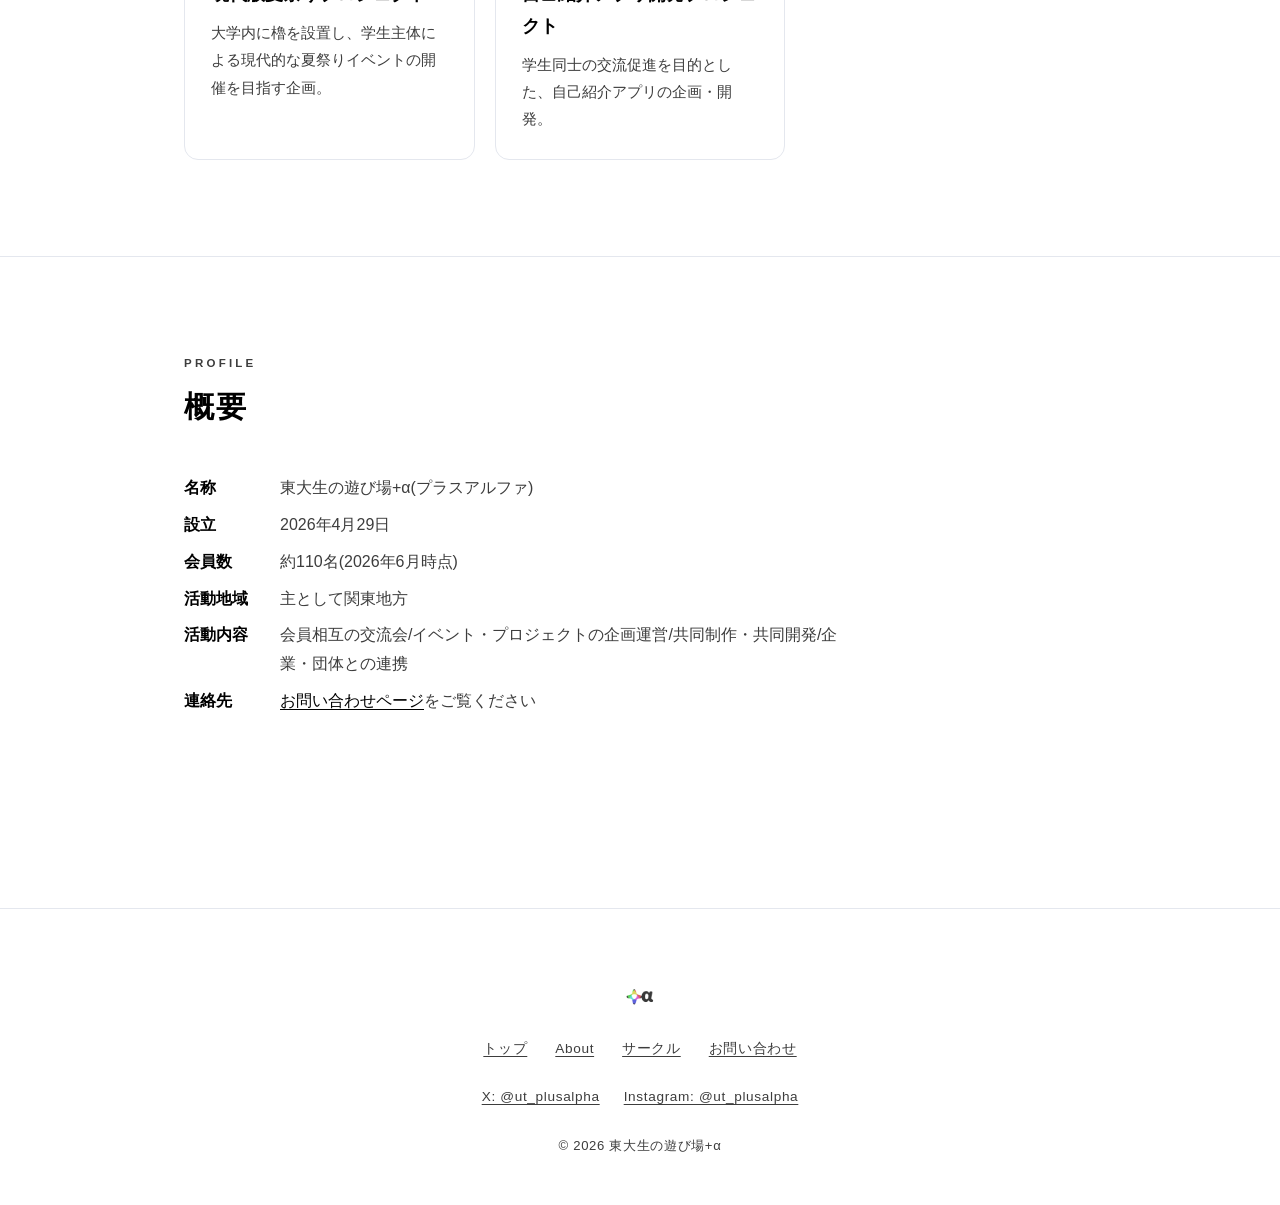
==== commit 09c7e038: "SNS(X/Instagram @ut_plusalpha)をフッターと Contact に追加" ====
--- a/public/about/index.html
+++ b/public/about/index.html
@@ -95,6 +95,10 @@
         <a href="../circles/index.html">サークル</a>
         <a href="../contact/index.html">お問い合わせ</a>
       </nav>
+      <div class="footer-sns">
+        <a href="https://x.com/ut_plusalpha" target="_blank" rel="noopener">X: @ut_plusalpha</a>
+        <a href="https://www.instagram.com/ut_plusalpha/" target="_blank" rel="noopener">Instagram: @ut_plusalpha</a>
+      </div>
       &copy; 2026 東大生の遊び場+α
     </div>
   </footer>
--- a/public/style.css
+++ b/public/style.css
@@ -427,6 +427,23 @@
   text-align: center;
 }
 
+/* サークル名の一覧(押せそうに見えないよう、ただのテキストとして流し込む) */
+.circle-tags {
+  display: flex;
+  flex-wrap: wrap;
+  row-gap: 10px;
+  margin-top: 36px;
+  list-style: none;
+  font-size: 0.95rem;
+  line-height: 1.6;
+}
+
+.circle-tags li:not(:last-child)::after {
+  content: "/";
+  margin: 0 14px;
+  color: #c9cdd6;
+}
+
 /* ページタイトル(下層ページ) */
 .page-title {
   padding: 88px 0 0;
@@ -497,6 +514,22 @@
 }
 
 .footer-nav a:hover {
+  color: var(--text);
+}
+
+.footer-sns {
+  display: flex;
+  justify-content: center;
+  gap: 24px;
+  margin-bottom: 24px;
+  font-size: 0.85rem;
+}
+
+.footer-sns a {
+  color: var(--text-muted);
+}
+
+.footer-sns a:hover {
   color: var(--text);
 }
 
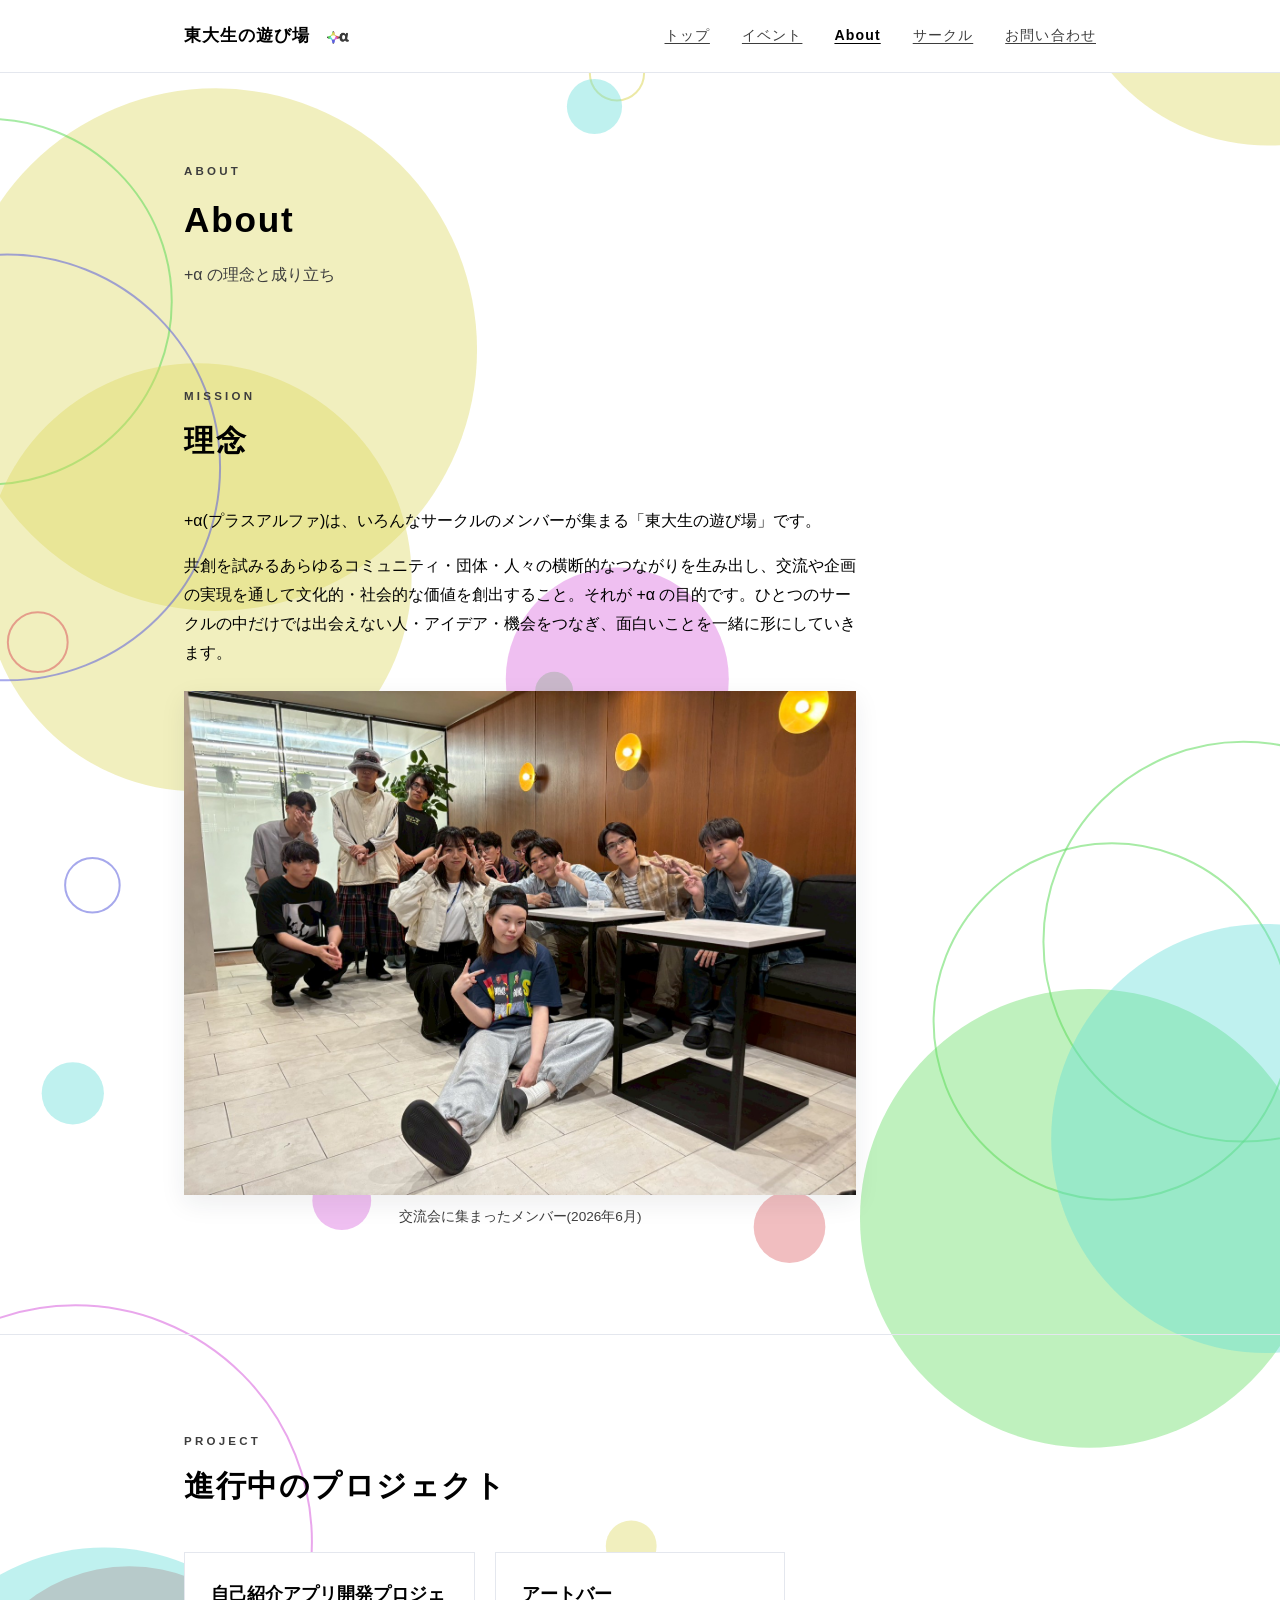
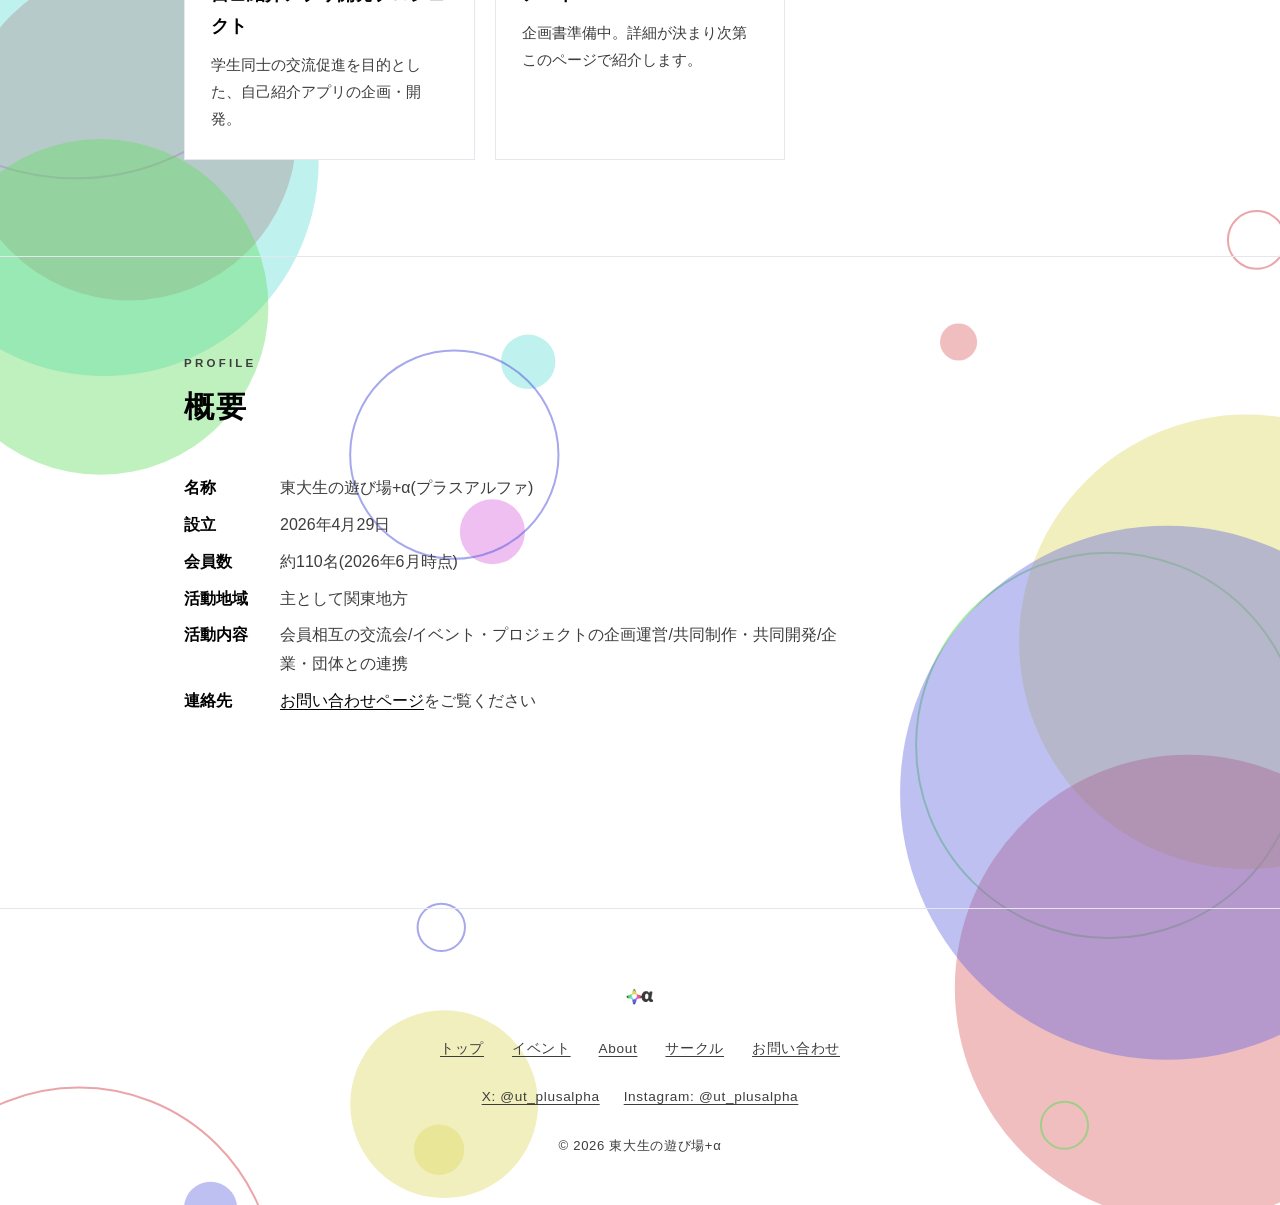
==== commit 6ec2ca04: "協賛企業セクション、サークルのカード表示、過去イベント一覧ページを追加 - sponsors-data.js を新設し、トップに承認済み協賛企業を表示するSPONSORセクションを追加(0件の間は非表" ====
--- a/public/about/index.html
+++ b/public/about/index.html
@@ -8,12 +8,13 @@
   <link rel="stylesheet" href="../style.css">
   <link rel="icon" type="image/svg+xml" href="../images/favicon.svg">
 </head>
-<body>
+<body class="pg-about">
   <header class="site-header">
     <div class="container">
       <a class="brand" href="../index.html">東大生の遊び場<img class="brand-logo" src="../images/logo.png" alt="+α"></a>
       <nav class="site-nav">
         <a href="../index.html">トップ</a>
+        <a href="../events/index.html">イベント</a>
         <a href="index.html" aria-current="page">About</a>
         <a href="../circles/index.html">サークル</a>
         <a href="../contact/index.html">お問い合わせ</a>
@@ -51,12 +52,13 @@
         <h2>進行中のプロジェクト</h2>
         <div class="card-grid">
           <article class="card">
-            <h3>現代版夏祭りプロジェクト</h3>
-            <p>大学内に櫓を設置し、学生主体による現代的な夏祭りイベントの開催を目指す企画。</p>
+            <h3>自己紹介アプリ開発プロジェクト</h3>
+            <p>学生同士の交流促進を目的とした、自己紹介アプリの企画・開発。</p>
           </article>
           <article class="card">
-            <h3>自己紹介アプリ開発プロジェクト</h3>
-            <p>学生同士の交流促進を目的とした、自己紹介アプリの企画・開発。</p>
+            <h3>アートバー</h3>
+            <!-- 企画書待ち。詳細が決まり次第、説明文を更新する -->
+            <p>企画書準備中。詳細が決まり次第このページで紹介します。</p>
           </article>
         </div>
       </div>
@@ -91,6 +93,7 @@
       <img class="footer-logo" src="../images/logo.png" alt="+α">
       <nav class="footer-nav">
         <a href="../index.html">トップ</a>
+        <a href="../events/index.html">イベント</a>
         <a href="index.html">About</a>
         <a href="../circles/index.html">サークル</a>
         <a href="../contact/index.html">お問い合わせ</a>
--- a/public/style.css
+++ b/public/style.css
@@ -19,9 +19,24 @@
 body {
   font-family: "Hiragino Kaku Gothic ProN", "Hiragino Sans", "Yu Gothic UI", "Yu Gothic", Meiryo, sans-serif;
   color: var(--text);
-  background: var(--bg);
+  background-color: var(--bg);
+  /* ロゴの「+」に使われている色の水玉模様(参考: 公式Instagramの投稿画像に合わせた配色・サイズ感・重なり具合)。
+     縦に長い1枚の絵(1600x7200)を用意し、ページごとに background-position で違う位置を切り出して使う。
+     繰り返し(repeat)はしないので、スクロールしても同じ柄が繰り返される見た目にならない。
+     background-size を横幅基準にしているので、ウィンドウを最大化しても横いっぱいにフィットする。
+     カードなど背景が不透明な要素の下には隠れるので、余白部分にだけうっすら見える */
+  background-image: url("data:image/svg+xml,%3Csvg%20xmlns%3D'http%3A%2F%2Fwww.w3.org%2F2000%2Fsvg'%20width%3D'1600'%20height%3D'7200'%3E%3Ccircle%20cx%3D'-18.9'%20cy%3D'76.4'%20r%3D'294.0'%20fill%3D'none'%20stroke%3D'rgba(216%2C95%2C220%2C0.55)'%20stroke-width%3D'2.5'%2F%3E%3Ccircle%20cx%3D'274.9'%20cy%3D'169.6'%20r%3D'315.0'%20fill%3D'none'%20stroke%3D'rgba(220%2C215%2C94%2C0.55)'%20stroke-width%3D'2.5'%2F%3E%3Ccircle%20cx%3D'1381.4'%20cy%3D'738.6'%20r%3D'261.3'%20fill%3D'rgba(216%2C95%2C220%2C0.4)'%2F%3E%3Ccircle%20cx%3D'1562.6'%20cy%3D'655.4'%20r%3D'252.2'%20fill%3D'rgba(219%2C92%2C97%2C0.4)'%2F%3E%3Ccircle%20cx%3D'1061.7'%20cy%3D'262.7'%20r%3D'40.7'%20fill%3D'none'%20stroke%3D'rgba(220%2C215%2C94%2C0.55)'%20stroke-width%3D'2.5'%2F%3E%3Ccircle%20cx%3D'916.3'%20cy%3D'345.9'%20r%3D'40.4'%20fill%3D'rgba(219%2C92%2C97%2C0.4)'%2F%3E%3Ccircle%20cx%3D'76.0'%20cy%3D'585.4'%20r%3D'41.5'%20fill%3D'rgba(95%2C219%2C92%2C0.4)'%2F%3E%3Ccircle%20cx%3D'1351.3'%20cy%3D'232.5'%20r%3D'44.7'%20fill%3D'rgba(216%2C95%2C220%2C0.4)'%2F%3E%3Ccircle%20cx%3D'1566.2'%20cy%3D'1081.6'%20r%3D'306.9'%20fill%3D'none'%20stroke%3D'rgba(94%2C97%2C220%2C0.55)'%20stroke-width%3D'2.5'%2F%3E%3Ccircle%20cx%3D'1377.8'%20cy%3D'804.4'%20r%3D'310.9'%20fill%3D'rgba(96%2C220%2C216%2C0.4)'%2F%3E%3Ccircle%20cx%3D'84.4'%20cy%3D'1425.2'%20r%3D'289.3'%20fill%3D'none'%20stroke%3D'rgba(216%2C95%2C220%2C0.55)'%20stroke-width%3D'2.5'%2F%3E%3Ccircle%20cx%3D'171.6'%20cy%3D'1608.8'%20r%3D'212.5'%20fill%3D'none'%20stroke%3D'rgba(94%2C97%2C220%2C0.55)'%20stroke-width%3D'2.5'%2F%3E%3Ccircle%20cx%3D'446.2'%20cy%3D'1047.6'%20r%3D'39.1'%20fill%3D'rgba(216%2C95%2C220%2C0.4)'%2F%3E%3Ccircle%20cx%3D'1039.0'%20cy%3D'1626.1'%20r%3D'43.1'%20fill%3D'none'%20stroke%3D'rgba(95%2C219%2C92%2C0.55)'%20stroke-width%3D'2.5'%2F%3E%3Ccircle%20cx%3D'1334.3'%20cy%3D'1544.6'%20r%3D'29.8'%20fill%3D'rgba(94%2C97%2C220%2C0.4)'%2F%3E%3Ccircle%20cx%3D'613.8'%20cy%3D'1126.7'%20r%3D'22.7'%20fill%3D'rgba(220%2C215%2C94%2C0.4)'%2F%3E%3Ccircle%20cx%3D'213.3'%20cy%3D'1735.0'%20r%3D'209.0'%20fill%3D'rgba(96%2C220%2C216%2C0.4)'%2F%3E%3Ccircle%20cx%3D'42.7'%20cy%3D'1791.0'%20r%3D'260.0'%20fill%3D'none'%20stroke%3D'rgba(96%2C220%2C216%2C0.55)'%20stroke-width%3D'2.5'%2F%3E%3Ccircle%20cx%3D'1406.4'%20cy%3D'2483.1'%20r%3D'321.5'%20fill%3D'rgba(220%2C215%2C94%2C0.4)'%2F%3E%3Ccircle%20cx%3D'1537.6'%20cy%3D'2190.9'%20r%3D'332.7'%20fill%3D'rgba(216%2C95%2C220%2C0.4)'%2F%3E%3Ccircle%20cx%3D'617.2'%20cy%3D'1762.9'%20r%3D'46.8'%20fill%3D'rgba(219%2C92%2C97%2C0.4)'%2F%3E%3Ccircle%20cx%3D'1160.0'%20cy%3D'2429.4'%20r%3D'43.0'%20fill%3D'rgba(216%2C95%2C220%2C0.4)'%2F%3E%3Ccircle%20cx%3D'431.5'%20cy%3D'2295.9'%20r%3D'31.9'%20fill%3D'none'%20stroke%3D'rgba(95%2C219%2C92%2C0.55)'%20stroke-width%3D'2.5'%2F%3E%3Ccircle%20cx%3D'1392.6'%20cy%3D'2292.4'%20r%3D'45.9'%20fill%3D'rgba(94%2C97%2C220%2C0.4)'%2F%3E%3Ccircle%20cx%3D'716.7'%20cy%3D'2349.2'%20r%3D'81.9'%20fill%3D'none'%20stroke%3D'rgba(220%2C215%2C94%2C0.55)'%20stroke-width%3D'2.5'%2F%3E%3Ccircle%20cx%3D'1359.2'%20cy%3D'2490.7'%20r%3D'307.5'%20fill%3D'none'%20stroke%3D'rgba(216%2C95%2C220%2C0.55)'%20stroke-width%3D'2.5'%2F%3E%3Ccircle%20cx%3D'1584.8'%20cy%3D'2675.3'%20r%3D'256.6'%20fill%3D'rgba(220%2C215%2C94%2C0.4)'%2F%3E%3Ccircle%20cx%3D'269.7'%20cy%3D'3187.0'%20r%3D'326.6'%20fill%3D'rgba(220%2C215%2C94%2C0.4)'%2F%3E%3Ccircle%20cx%3D'-13.7'%20cy%3D'3127.0'%20r%3D'228.4'%20fill%3D'none'%20stroke%3D'rgba(95%2C219%2C92%2C0.55)'%20stroke-width%3D'2.5'%2F%3E%3Ccircle%20cx%3D'771.2'%20cy%3D'2841.6'%20r%3D'33.9'%20fill%3D'none'%20stroke%3D'rgba(220%2C215%2C94%2C0.55)'%20stroke-width%3D'2.5'%2F%3E%3Ccircle%20cx%3D'530.3'%20cy%3D'2557.5'%20r%3D'37.2'%20fill%3D'rgba(96%2C220%2C216%2C0.4)'%2F%3E%3Ccircle%20cx%3D'743.1'%20cy%3D'2883.1'%20r%3D'34.5'%20fill%3D'rgba(96%2C220%2C216%2C0.4)'%2F%3E%3Ccircle%20cx%3D'905.7'%20cy%3D'2609.5'%20r%3D'35.4'%20fill%3D'none'%20stroke%3D'rgba(220%2C215%2C94%2C0.55)'%20stroke-width%3D'2.5'%2F%3E%3Ccircle%20cx%3D'247.0'%20cy%3D'3471.7'%20r%3D'267.5'%20fill%3D'rgba(220%2C215%2C94%2C0.4)'%2F%3E%3Ccircle%20cx%3D'9.0'%20cy%3D'3334.3'%20r%3D'266.1'%20fill%3D'none'%20stroke%3D'rgba(94%2C97%2C220%2C0.55)'%20stroke-width%3D'2.5'%2F%3E%3Ccircle%20cx%3D'1389.8'%20cy%3D'4026.9'%20r%3D'222.8'%20fill%3D'none'%20stroke%3D'rgba(95%2C219%2C92%2C0.55)'%20stroke-width%3D'2.5'%2F%3E%3Ccircle%20cx%3D'1554.2'%20cy%3D'3927.1'%20r%3D'249.9'%20fill%3D'none'%20stroke%3D'rgba(95%2C219%2C92%2C0.55)'%20stroke-width%3D'2.5'%2F%3E%3Ccircle%20cx%3D'47.2'%20cy%3D'3552.7'%20r%3D'37.4'%20fill%3D'none'%20stroke%3D'rgba(219%2C92%2C97%2C0.55)'%20stroke-width%3D'2.5'%2F%3E%3Ccircle%20cx%3D'692.7'%20cy%3D'3613.5'%20r%3D'23.7'%20fill%3D'rgba(95%2C219%2C92%2C0.4)'%2F%3E%3Ccircle%20cx%3D'115.5'%20cy%3D'3856.5'%20r%3D'34.1'%20fill%3D'none'%20stroke%3D'rgba(94%2C97%2C220%2C0.55)'%20stroke-width%3D'2.5'%2F%3E%3Ccircle%20cx%3D'771.6'%20cy%3D'3598.9'%20r%3D'139.4'%20fill%3D'rgba(216%2C95%2C220%2C0.4)'%2F%3E%3Ccircle%20cx%3D'1361.8'%20cy%3D'4272.9'%20r%3D'286.8'%20fill%3D'rgba(95%2C219%2C92%2C0.4)'%2F%3E%3Ccircle%20cx%3D'1582.2'%20cy%3D'4173.1'%20r%3D'268.2'%20fill%3D'rgba(96%2C220%2C216%2C0.4)'%2F%3E%3Ccircle%20cx%3D'94.3'%20cy%3D'4677.3'%20r%3D'295.6'%20fill%3D'none'%20stroke%3D'rgba(216%2C95%2C220%2C0.55)'%20stroke-width%3D'2.5'%2F%3E%3Ccircle%20cx%3D'161.7'%20cy%3D'4916.7'%20r%3D'208.9'%20fill%3D'rgba(219%2C92%2C97%2C0.4)'%2F%3E%3Ccircle%20cx%3D'789.0'%20cy%3D'4682.5'%20r%3D'31.8'%20fill%3D'rgba(220%2C215%2C94%2C0.4)'%2F%3E%3Ccircle%20cx%3D'427.2'%20cy%3D'4250.7'%20r%3D'36.8'%20fill%3D'rgba(216%2C95%2C220%2C0.4)'%2F%3E%3Ccircle%20cx%3D'91.0'%20cy%3D'4116.6'%20r%3D'38.9'%20fill%3D'rgba(96%2C220%2C216%2C0.4)'%2F%3E%3Ccircle%20cx%3D'986.9'%20cy%3D'4283.8'%20r%3D'44.8'%20fill%3D'rgba(219%2C92%2C97%2C0.4)'%2F%3E%3Ccircle%20cx%3D'130.3'%20cy%3D'4952.4'%20r%3D'267.9'%20fill%3D'rgba(96%2C220%2C216%2C0.4)'%2F%3E%3Ccircle%20cx%3D'125.7'%20cy%3D'5133.6'%20r%3D'209.8'%20fill%3D'rgba(95%2C219%2C92%2C0.4)'%2F%3E%3Ccircle%20cx%3D'1386.0'%20cy%3D'5681.7'%20r%3D'240.9'%20fill%3D'none'%20stroke%3D'rgba(95%2C219%2C92%2C0.55)'%20stroke-width%3D'2.5'%2F%3E%3Ccircle%20cx%3D'1558.0'%20cy%3D'5552.3'%20r%3D'284.1'%20fill%3D'rgba(220%2C215%2C94%2C0.4)'%2F%3E%3Ccircle%20cx%3D'660.3'%20cy%3D'5202.2'%20r%3D'34.0'%20fill%3D'rgba(96%2C220%2C216%2C0.4)'%2F%3E%3Ccircle%20cx%3D'1570.9'%20cy%3D'5049.9'%20r%3D'36.0'%20fill%3D'none'%20stroke%3D'rgba(219%2C92%2C97%2C0.55)'%20stroke-width%3D'2.5'%2F%3E%3Ccircle%20cx%3D'615.5'%20cy%3D'5414.7'%20r%3D'40.7'%20fill%3D'rgba(216%2C95%2C220%2C0.4)'%2F%3E%3Ccircle%20cx%3D'1198.2'%20cy%3D'5177.5'%20r%3D'23.2'%20fill%3D'rgba(219%2C92%2C97%2C0.4)'%2F%3E%3Ccircle%20cx%3D'567.9'%20cy%3D'5318.3'%20r%3D'130.2'%20fill%3D'none'%20stroke%3D'rgba(94%2C97%2C220%2C0.55)'%20stroke-width%3D'2.5'%2F%3E%3Ccircle%20cx%3D'1485.1'%20cy%3D'5985.1'%20r%3D'291.6'%20fill%3D'rgba(219%2C92%2C97%2C0.4)'%2F%3E%3Ccircle%20cx%3D'1458.9'%20cy%3D'5740.9'%20r%3D'333.8'%20fill%3D'rgba(94%2C97%2C220%2C0.4)'%2F%3E%3Ccircle%20cx%3D'98.9'%20cy%3D'6353.3'%20r%3D'243.9'%20fill%3D'none'%20stroke%3D'rgba(219%2C92%2C97%2C0.55)'%20stroke-width%3D'2.5'%2F%3E%3Ccircle%20cx%3D'157.1'%20cy%3D'6520.7'%20r%3D'221.0'%20fill%3D'rgba(220%2C215%2C94%2C0.4)'%2F%3E%3Ccircle%20cx%3D'263.2'%20cy%3D'6260.4'%20r%3D'33.2'%20fill%3D'rgba(94%2C97%2C220%2C0.4)'%2F%3E%3Ccircle%20cx%3D'1330.6'%20cy%3D'6156.6'%20r%3D'29.4'%20fill%3D'none'%20stroke%3D'rgba(95%2C219%2C92%2C0.55)'%20stroke-width%3D'2.5'%2F%3E%3Ccircle%20cx%3D'551.6'%20cy%3D'5909.2'%20r%3D'29.6'%20fill%3D'none'%20stroke%3D'rgba(94%2C97%2C220%2C0.55)'%20stroke-width%3D'2.5'%2F%3E%3Ccircle%20cx%3D'548.8'%20cy%3D'6187.1'%20r%3D'31.5'%20fill%3D'rgba(220%2C215%2C94%2C0.4)'%2F%3E%3Ccircle%20cx%3D'555.2'%20cy%3D'6130.2'%20r%3D'117.4'%20fill%3D'rgba(220%2C215%2C94%2C0.4)'%2F%3E%3Ccircle%20cx%3D'258.4'%20cy%3D'6672.3'%20r%3D'242.9'%20fill%3D'rgba(96%2C220%2C216%2C0.4)'%2F%3E%3Ccircle%20cx%3D'-2.4'%20cy%3D'6693.7'%20r%3D'276.5'%20fill%3D'none'%20stroke%3D'rgba(220%2C215%2C94%2C0.55)'%20stroke-width%3D'2.5'%2F%3E%3Ccircle%20cx%3D'1488.8'%20cy%3D'7366.2'%20r%3D'225.6'%20fill%3D'rgba(94%2C97%2C220%2C0.4)'%2F%3E%3Ccircle%20cx%3D'1455.2'%20cy%3D'7147.8'%20r%3D'304.8'%20fill%3D'rgba(216%2C95%2C220%2C0.4)'%2F%3E%3Ccircle%20cx%3D'457.9'%20cy%3D'6799.2'%20r%3D'32.4'%20fill%3D'none'%20stroke%3D'rgba(219%2C92%2C97%2C0.55)'%20stroke-width%3D'2.5'%2F%3E%3Ccircle%20cx%3D'988.6'%20cy%3D'6701.9'%20r%3D'44.0'%20fill%3D'rgba(94%2C97%2C220%2C0.4)'%2F%3E%3Ccircle%20cx%3D'572.9'%20cy%3D'6574.2'%20r%3D'47.3'%20fill%3D'rgba(96%2C220%2C216%2C0.4)'%2F%3E%3Ccircle%20cx%3D'649.6'%20cy%3D'6788.2'%20r%3D'118.8'%20fill%3D'none'%20stroke%3D'rgba(94%2C97%2C220%2C0.55)'%20stroke-width%3D'2.5'%2F%3E%3C%2Fsvg%3E");
+  background-repeat: no-repeat;
+  background-size: 100vw auto;
+  background-position: top center;
   line-height: 1.8;
 }
+
+/* ページごとに背景の絵の切り出し位置を変える(同じ絵の別の場所を見せているだけ) */
+.pg-about { background-position: center -2200px; }
+.pg-circles { background-position: center -4400px; }
+.pg-contact { background-position: center -1200px; }
+.pg-events { background-position: center -3300px; }
 
 /* リンク(踏めるところ)は常に下線を付ける */
 a {
@@ -234,7 +249,7 @@
 .card {
   background: var(--bg);
   border: 1px solid var(--border);
-  border-radius: var(--radius);
+  border-radius: 0;
   padding: 26px;
   transition: transform 0.2s ease, box-shadow 0.2s ease, border-color 0.2s ease;
 }
@@ -271,7 +286,7 @@
 .event-card {
   background: var(--bg);
   border: 1px solid var(--border);
-  border-radius: var(--radius);
+  border-radius: 0;
   padding: 28px;
   box-shadow: 0 2px 10px rgba(31, 36, 48, 0.04);
 }
@@ -290,6 +305,11 @@
   grid-template-columns: minmax(0, 1fr) minmax(0, 1.2fr);
   gap: 28px;
   align-items: start;
+}
+
+/* フライヤー画像がないイベントは1カラムにする */
+.event-body:has(> .prose:only-child) {
+  grid-template-columns: 1fr;
 }
 
 .flyer-grid {
@@ -416,7 +436,7 @@
   display: block;
   width: 100%;
   height: auto;
-  border-radius: var(--radius);
+  border-radius: 0;
   box-shadow: var(--shadow);
 }
 
@@ -427,21 +447,147 @@
   text-align: center;
 }
 
-/* サークル名の一覧(押せそうに見えないよう、ただのテキストとして流し込む) */
-.circle-tags {
-  display: flex;
-  flex-wrap: wrap;
-  row-gap: 10px;
+/* サークル一覧(小さめのカードグリッド。名前だけ必須で、ロゴ・写真・紹介文・リンクは任意) */
+.circle-grid {
+  display: grid;
+  grid-template-columns: repeat(auto-fill, minmax(220px, 1fr));
+  gap: 16px;
   margin-top: 36px;
   list-style: none;
+}
+
+.circle-card {
+  background: var(--bg);
+  border: 1px solid var(--border);
+  border-radius: 0;
+  overflow: hidden;
+  transition: transform 0.2s ease, box-shadow 0.2s ease, border-color 0.2s ease;
+}
+
+.circle-card:hover {
+  transform: translateY(-2px);
+  box-shadow: var(--shadow);
+  border-color: #c9cdd6;
+}
+
+.circle-card-inner {
+  display: flex;
+  flex-direction: column;
+  height: 100%;
+  color: inherit;
+  text-decoration: none;
+}
+
+.circle-card-photo {
+  aspect-ratio: 16 / 9;
+  background: var(--bg-alt);
+}
+
+.circle-card-photo img {
+  width: 100%;
+  height: 100%;
+  object-fit: cover;
+  display: block;
+}
+
+.circle-card-body {
+  padding: 16px 18px;
+}
+
+.circle-card-header {
+  display: flex;
+  align-items: center;
+  gap: 10px;
+}
+
+.circle-card-logo {
+  width: 32px;
+  height: 32px;
+  object-fit: contain;
+  border-radius: 8px;
+  flex-shrink: 0;
+}
+
+.circle-card-header h3 {
+  font-size: 1rem;
+  line-height: 1.4;
+}
+
+.circle-card-body p {
+  margin-top: 8px;
+  color: var(--text-muted);
+  font-size: 0.85rem;
+  line-height: 1.6;
+}
+
+/* 協賛企業(写真を背景に、ロゴ・社名・紹介文を重ねたバナー) */
+.sponsor-list {
+  display: flex;
+  flex-direction: column;
+  gap: 24px;
+  margin-top: 12px;
+}
+
+.sponsor-feature {
+  position: relative;
+  display: block;
+  overflow: hidden;
+  min-height: 420px;
+  background-color: var(--bg-alt);
+  background-size: cover;
+  background-position: center;
+  text-decoration: none;
+  transition: opacity 0.2s ease;
+}
+
+.sponsor-feature:hover {
+  opacity: 0.92;
+  text-decoration: none;
+}
+
+/* 写真の上に一段暗さを重ねて、白文字を読みやすくする */
+.sponsor-feature::after {
+  content: "";
+  position: absolute;
+  inset: 0;
+  background: rgba(10, 12, 16, 0.55);
+}
+
+.sponsor-feature-overlay {
+  position: relative;
+  z-index: 1;
+  min-height: 420px;
+  display: flex;
+  flex-direction: column;
+  align-items: center;
+  justify-content: center;
+  text-align: center;
+  gap: 20px;
+  padding: 56px 24px;
+}
+
+.sponsor-feature-logo {
+  display: block;
+  height: 64px;
+  width: auto;
+  max-width: 260px;
+  object-fit: contain;
+  background: #fff;
+  padding: 14px 24px;
+}
+
+.sponsor-feature-name {
+  color: #fff;
+  font-size: 1.4rem;
+  font-weight: 700;
+  letter-spacing: 0.12em;
+}
+
+.sponsor-feature-desc {
+  max-width: 560px;
+  color: rgba(255, 255, 255, 0.92);
   font-size: 0.95rem;
-  line-height: 1.6;
-}
-
-.circle-tags li:not(:last-child)::after {
-  content: "/";
-  margin: 0 14px;
-  color: #c9cdd6;
+  line-height: 1.8;
 }
 
 /* ページタイトル(下層ページ) */
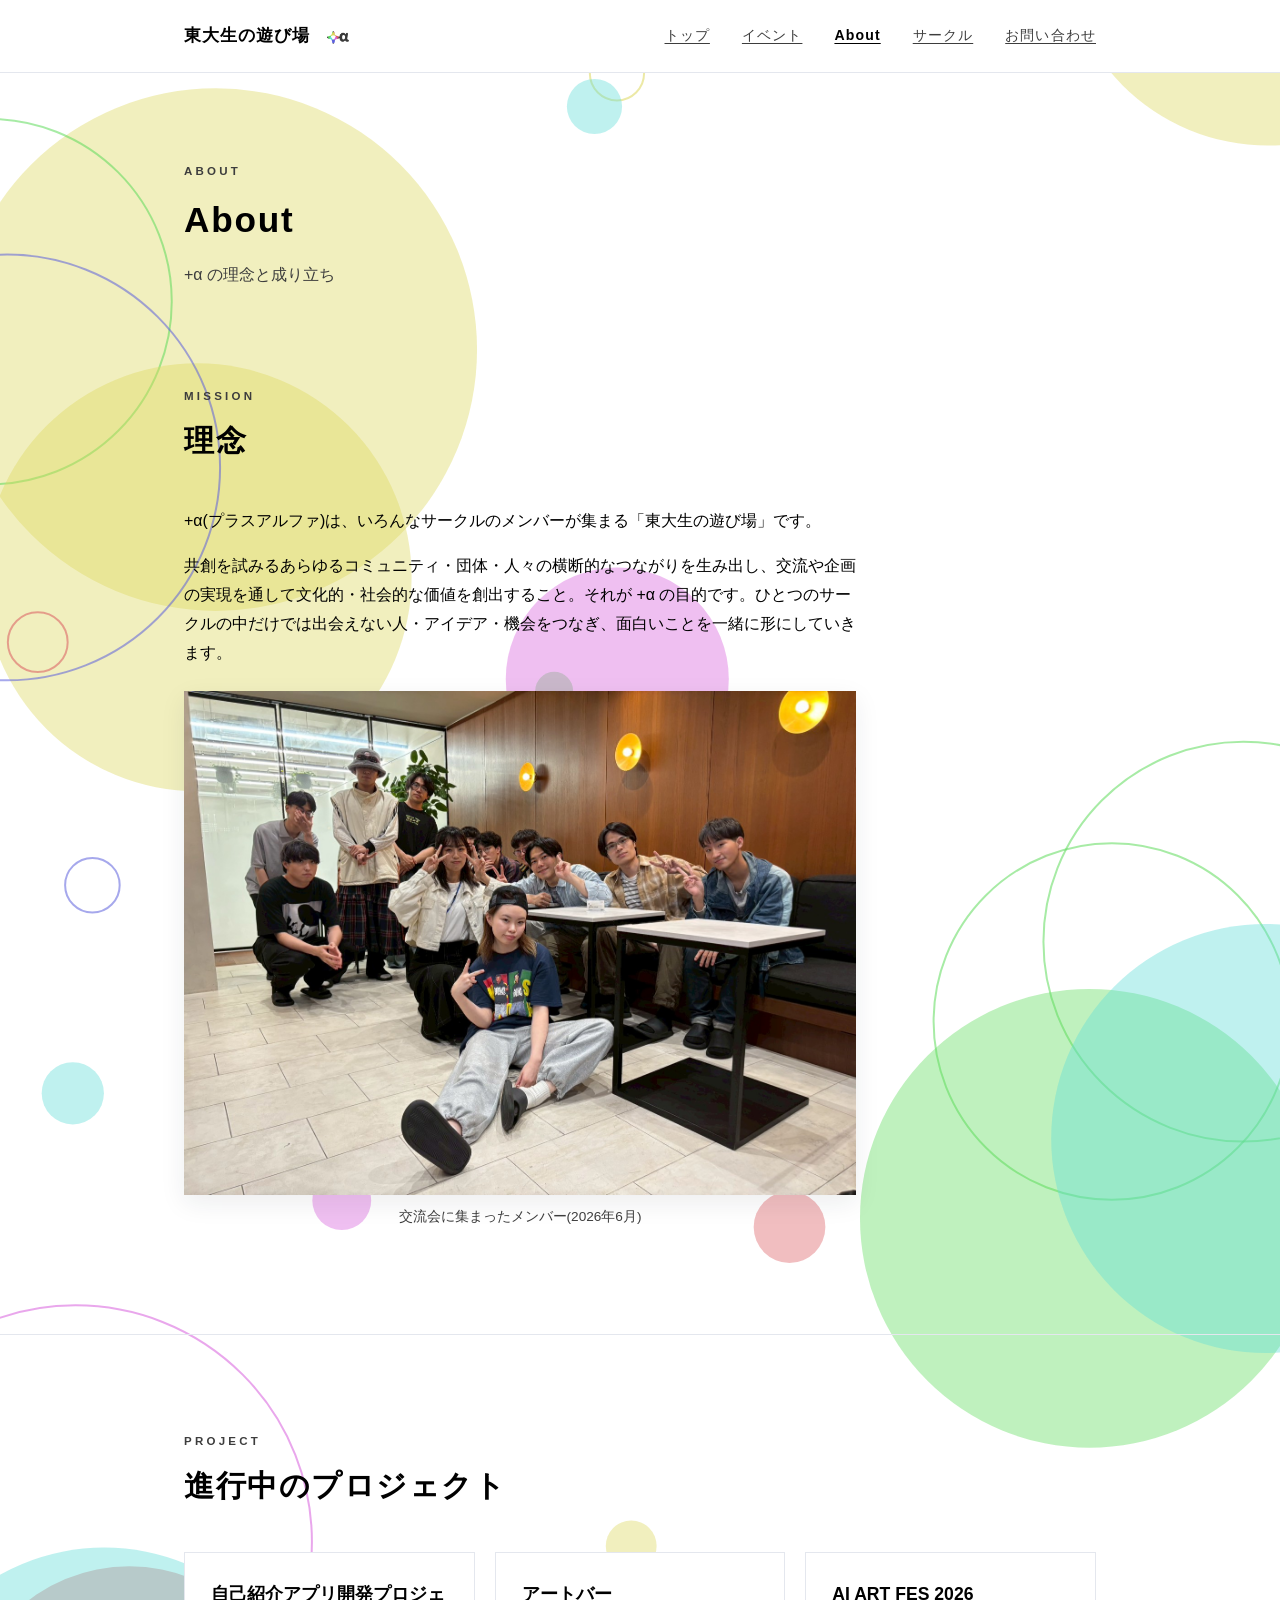
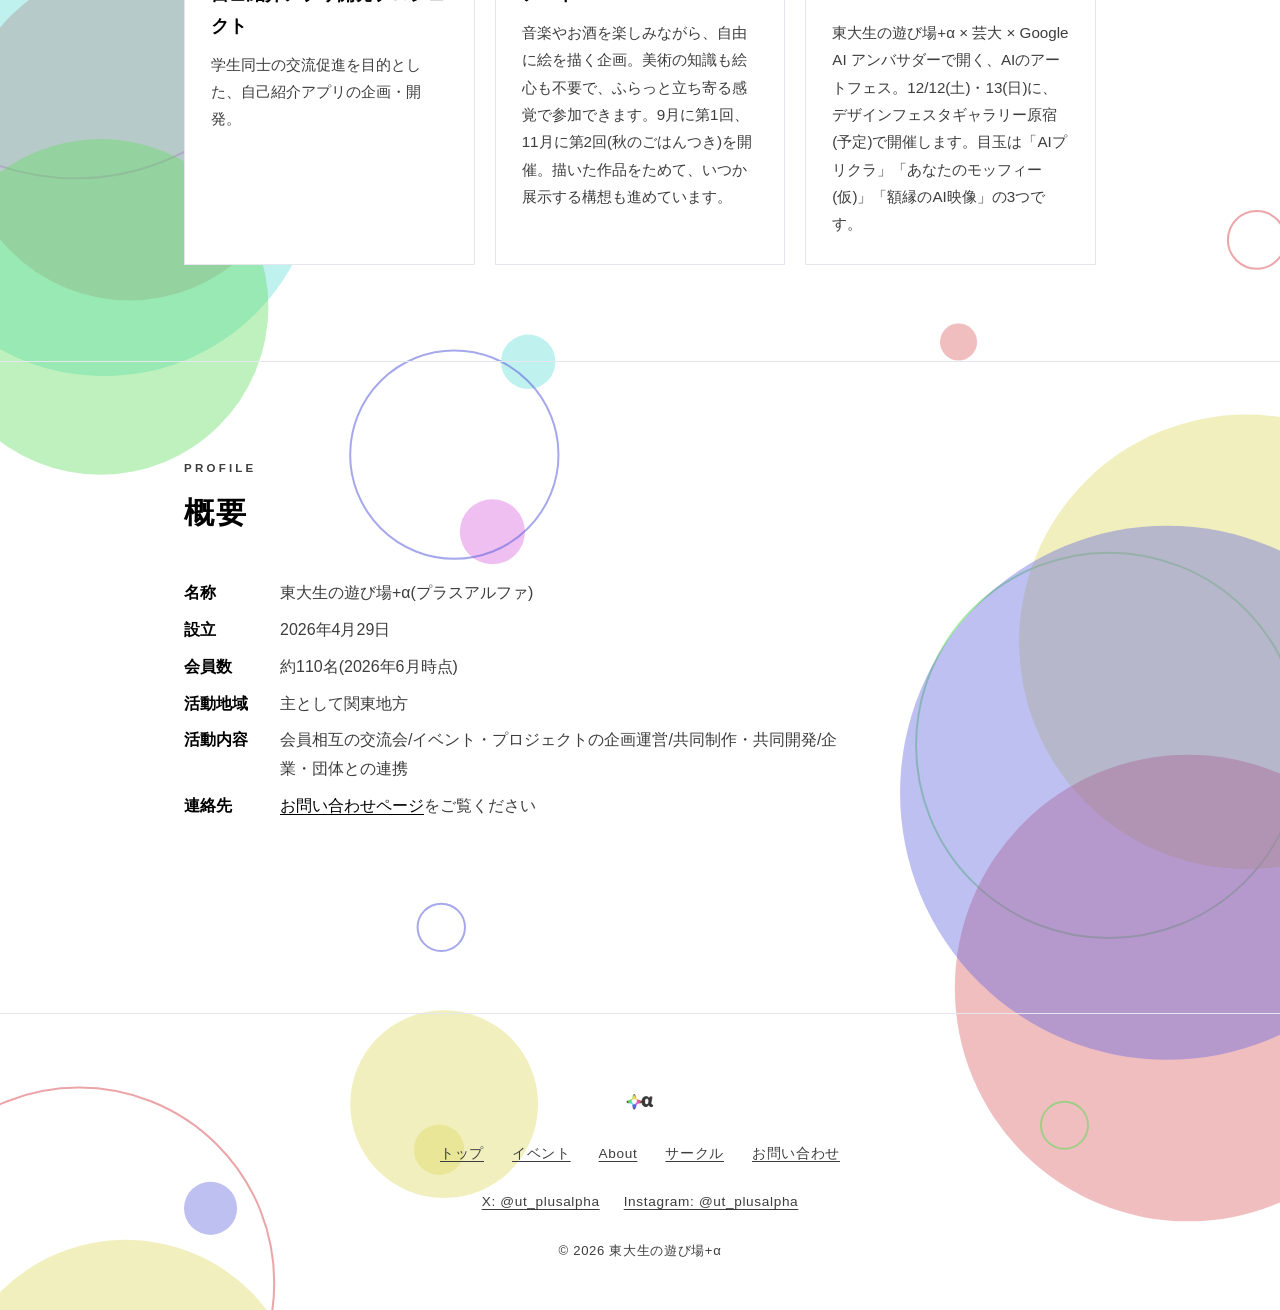
==== commit 7c3e8e7b: "進行中のイベントを告知し、掲載期限で自動的に取り下げる仕組みを追加 - トップのイベント情報にアートバー #2(11/3)・異種卓球会(11/14)・革命みそ汁を作る会(11/29)をフライヤー付きで" ====
--- a/public/about/index.html
+++ b/public/about/index.html
@@ -57,8 +57,12 @@
           </article>
           <article class="card">
             <h3>アートバー</h3>
-            <!-- 企画書待ち。詳細が決まり次第、説明文を更新する -->
-            <p>企画書準備中。詳細が決まり次第このページで紹介します。</p>
+            <p>音楽やお酒を楽しみながら、自由に絵を描く企画。美術の知識も絵心も不要で、ふらっと立ち寄る感覚で参加できます。9月に第1回、11月に第2回(秋のごはんつき)を開催。描いた作品をためて、いつか展示する構想も進めています。</p>
+          </article>
+          <article class="card" data-until="2026-12-13">
+            <h3>AI ART FES 2026</h3>
+            <p>東大生の遊び場+α × 芸大 × Google AI アンバサダーで開く、AIのアートフェス。12/12(土)・13(日)に、デザインフェスタギャラリー原宿(予定)で開催します。目玉は「AIプリクラ」「あなたのモッフィー(仮)」「額縁のAI映像」の3つです。</p>
+            <p data-until="2026-11-03">一緒につくる人と、自分の作品を展示したい人を募集中です(11/3(火)23:59 締め切り)。機材はこちらで用意するので、AIに慣れていない人も、絵が描けない人も大歓迎。設営や当日の受付など、できるところだけ手伝ってくれる人も募集しています。ご希望の方は、お問い合わせページからご連絡ください。</p>
           </article>
         </div>
       </div>
@@ -105,5 +109,6 @@
       &copy; 2026 東大生の遊び場+α
     </div>
   </footer>
+  <script src="../expire.js"></script>
 </body>
 </html>
--- a/public/style.css
+++ b/public/style.css
@@ -414,6 +414,21 @@
   border-radius: 2px;
 }
 
+/* 写真がまだ届いていない活動の空き箱 */
+.polaroid-placeholder {
+  display: flex;
+  align-items: center;
+  justify-content: center;
+  width: 100%;
+  height: 210px;
+  border: 1px dashed var(--border);
+  border-radius: 2px;
+  background: var(--bg-alt);
+  color: var(--text-muted);
+  font-size: 0.8rem;
+  text-align: center;
+}
+
 .polaroid figcaption {
   margin-top: 10px;
   text-align: center;
@@ -545,12 +560,12 @@
   text-decoration: none;
 }
 
-/* 写真の上に一段暗さを重ねて、白文字を読みやすくする */
+/* 写真の上にごく薄く暗さを重ねて、白文字を読みやすくする(写真自体は明るく見せる) */
 .sponsor-feature::after {
   content: "";
   position: absolute;
   inset: 0;
-  background: rgba(10, 12, 16, 0.55);
+  background: rgba(10, 12, 16, 0.3);
 }
 
 .sponsor-feature-overlay {
@@ -581,13 +596,16 @@
   font-size: 1.4rem;
   font-weight: 700;
   letter-spacing: 0.12em;
+  text-shadow: 0 1px 6px rgba(0, 0, 0, 0.6);
 }
 
 .sponsor-feature-desc {
-  max-width: 560px;
+  max-width: 46em;
   color: rgba(255, 255, 255, 0.92);
   font-size: 0.95rem;
   line-height: 1.8;
+  text-wrap: balance;
+  text-shadow: 0 1px 6px rgba(0, 0, 0, 0.6);
 }
 
 /* ページタイトル(下層ページ) */
